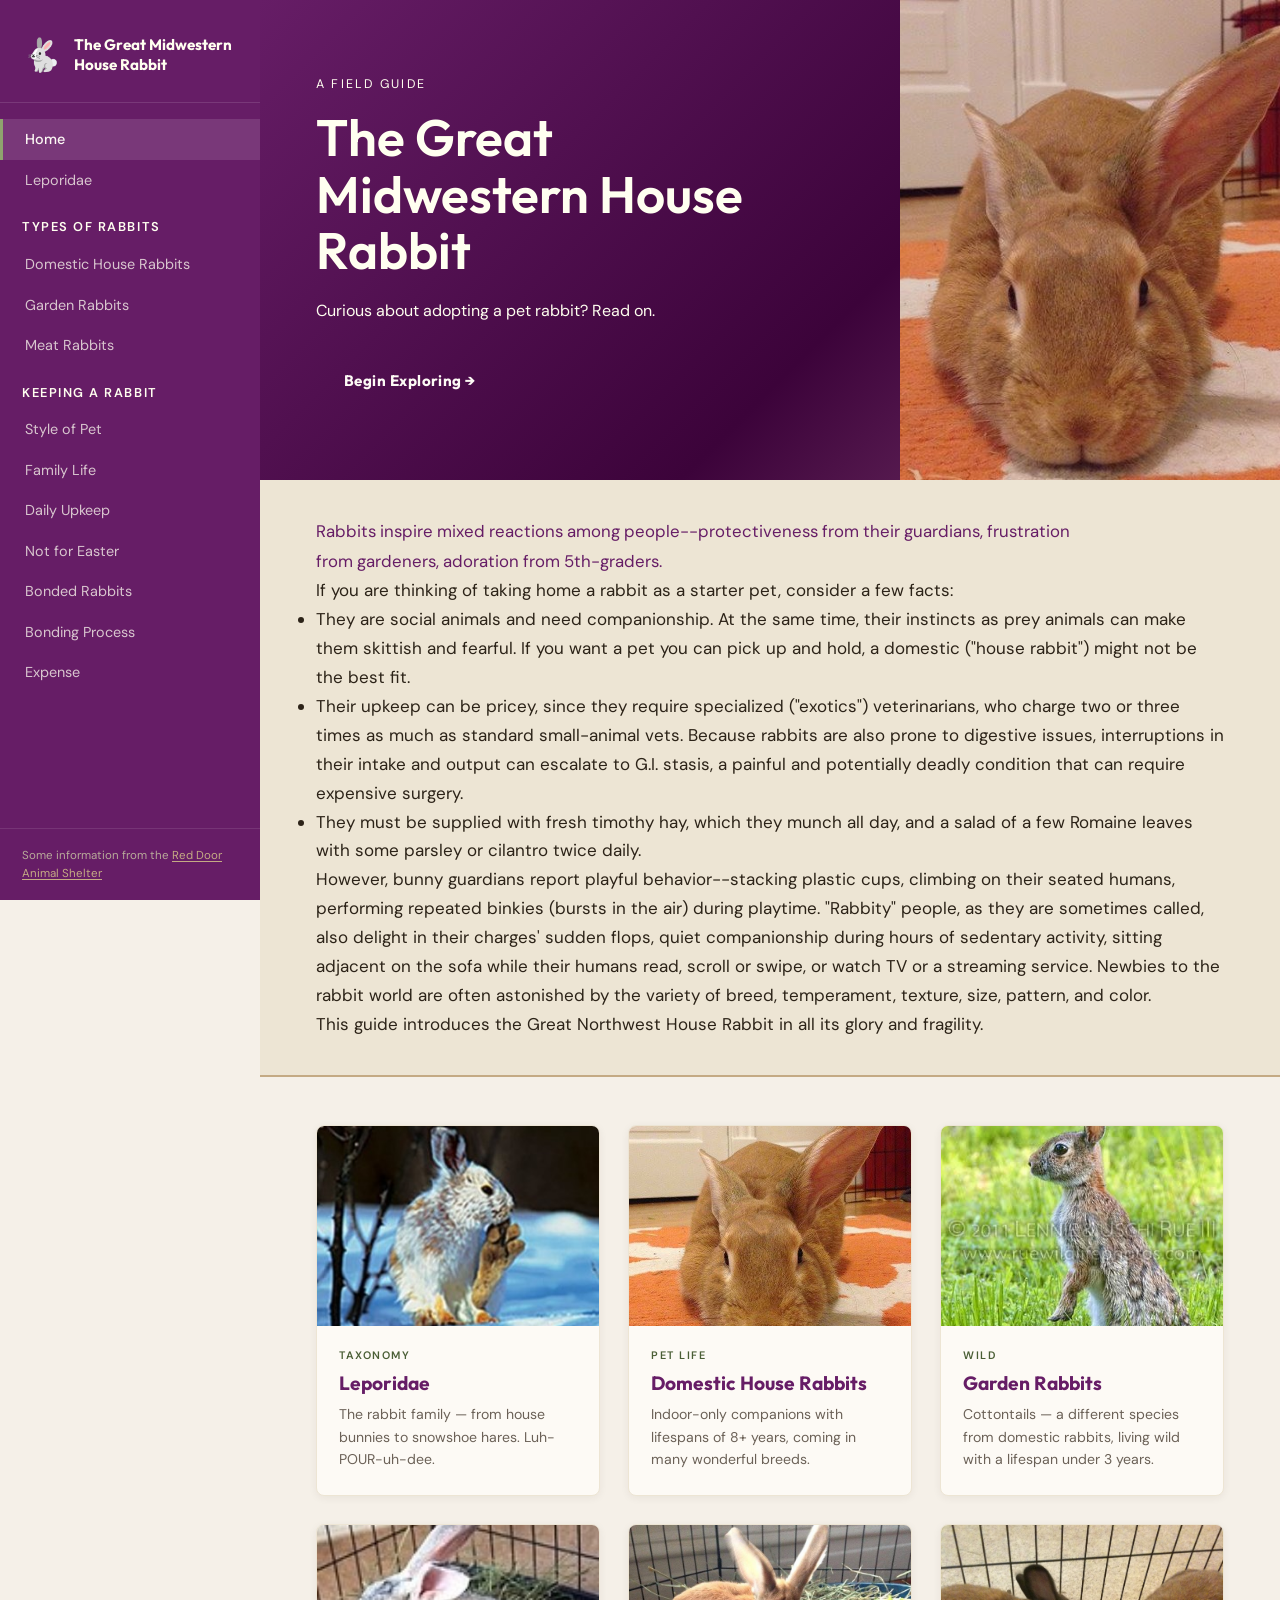
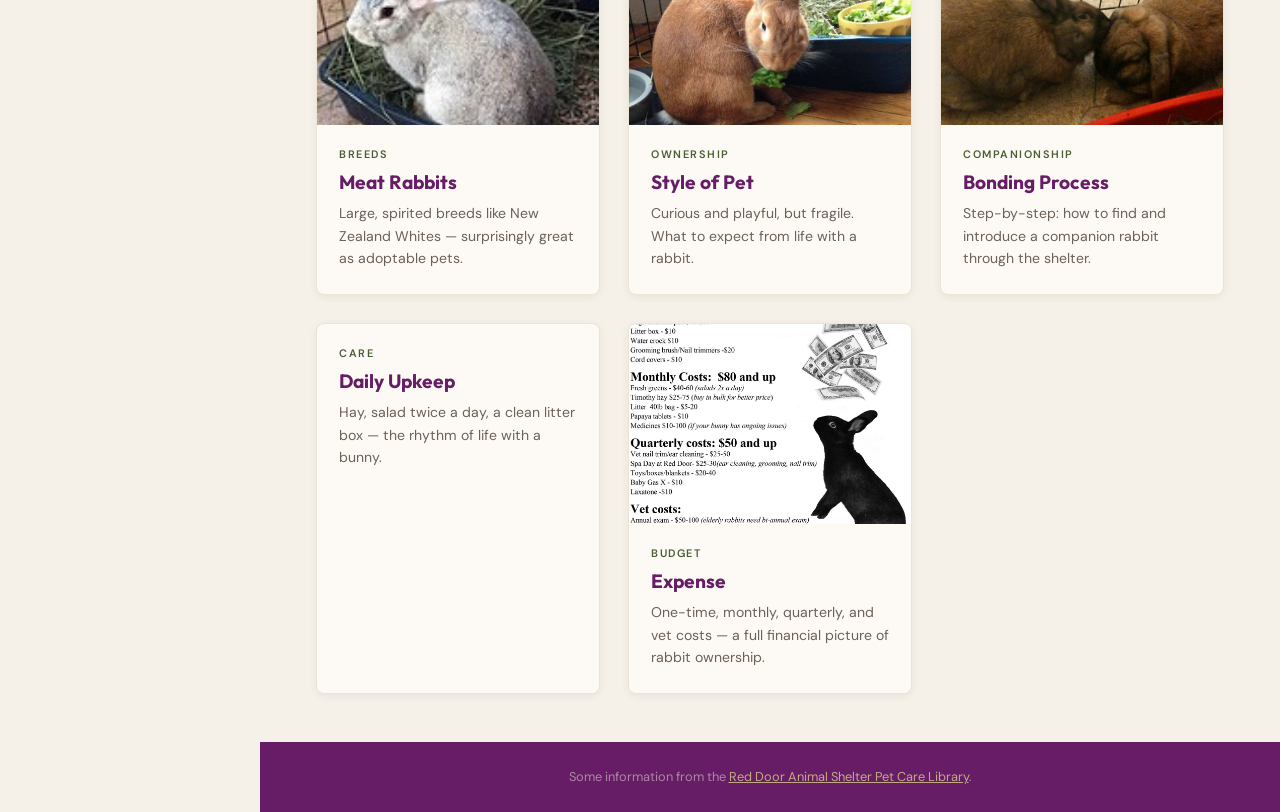
==== index.html @ d546b93f "more index text and color improvements" ====
<!DOCTYPE html>
<html lang="en">
<head>
  <meta charset="UTF-8" />
  <meta name="viewport" content="width=device-width, initial-scale=1.0" />
  <title>The Great Midwestern House Rabbit</title>
  <link rel="preconnect" href="https://fonts.googleapis.com" />
  <link rel="preconnect" href="https://fonts.gstatic.com" crossorigin />
  <link href="https://fonts.googleapis.com/css2?family=Outfit:wght@400;500;600;700&family=DM+Sans:wght@300;400;500;700&display=swap" rel="stylesheet" />
  <link rel="stylesheet" href="style.css" />
</head>
<body>

  <!-- Sidebar Nav -->
  <a href="#main-content" class="skip-nav">Skip to main content</a>
  <nav class="sidebar" id="sidebar" aria-label="Site navigation">
    <div class="sidebar-header">
      <span class="sidebar-logo" aria-hidden="true">🐇</span>
      <span class="sidebar-title">The Great Midwestern<br>House Rabbit</span>
    </div>
    <ul class="nav-links" aria-label="Main navigation">
      <li><a href="index.html" class="nav-link active" aria-current="page">Home</a></li>
      <li><a href="leporidae.html" class="nav-link">Leporidae</a></li>
      <li class="nav-section">Types of Rabbits</li>
      <li><a href="domestic.html" class="nav-link">Domestic House Rabbits</a></li>
      <li><a href="garden.html" class="nav-link">Garden Rabbits</a></li>
      <li><a href="meat.html" class="nav-link">Meat Rabbits</a></li>
      <li class="nav-section">Keeping a Rabbit</li>
      <li><a href="style.html" class="nav-link">Style of Pet</a></li>
      <li><a href="family.html" class="nav-link">Family Life</a></li>
      <li><a href="daily.html" class="nav-link">Daily Upkeep</a></li>
      <li><a href="not-easter.html" class="nav-link">Not for Easter</a></li>
      <li><a href="bonded-rabbits.html" class="nav-link">Bonded Rabbits</a></li>
      <li><a href="bonding.html" class="nav-link">Bonding Process</a></li>
      <li><a href="expense.html" class="nav-link">Expense</a></li>
    </ul>
    <div class="sidebar-footer">
      Some information from the <a href="https://www.reddoorshelter.org/2022-Red-Door-Bunny-Book.pdf" target="_blank" rel="noopener noreferrer">Red Door Animal Shelter</a>
    </div>
  </nav>

  <button class="menu-toggle" id="menuToggle" aria-label="Toggle menu">☰</button>

  <!-- Main Content -->
  <main class="main-content" id="main-content">
    <div class="hero">
      <div class="hero-text">
        <p class="hero-eyebrow">A Field Guide</p>
        <h1 class="hero-title">The Great<br>Midwestern House <em>Rabbit</em></h1>
        <p class="hero-subtitle">Curious about adopting a pet rabbit? Read on.</p>
        <a href="leporidae.html" class="hero-cta">Begin Exploring →</a>
      </div>
      <div class="hero-image-wrap">
        <img src="images/Domestic_House_Rabbits_1.jpg" alt="A house rabbit up close" class="hero-img" />
      </div>
    </div>

    <section class="intro-section">
     <p class="intro-text">
        Rabbits inspire mixed reactions among people--protectiveness from their guardians, frustration from gardeners, adoration from 5th-graders.</p>
        <p>
        If you are thinking of taking home a rabbit as a starter pet, consider a few facts: 
        <ul>
          <li>They are social animals and need companionship. At the same time, their instincts as prey animals can make them skittish and fearful. If you want a pet you can pick up and hold, a domestic ("house rabbit") might not be the best fit.</li>
       <li>Their upkeep can be pricey, since they require specialized ("exotics") veterinarians, who charge two or three times as much as standard small-animal vets. Because rabbits are also prone to digestive issues, interruptions in their intake and output can escalate to G.I. stasis, a painful and potentially deadly condition that can require expensive surgery.</li> <li>They must be supplied with fresh timothy hay, which they munch all day, and a salad of a few Romaine leaves with some parsley or cilantro twice daily.</li></ul></p>
        <p>
       However, bunny guardians report playful behavior--stacking plastic cups, climbing on their seated humans, performing repeated binkies (bursts in the air) during playtime. "Rabbity" people, as they are sometimes called, also delight in their charges' sudden flops, quiet companionship during hours of sedentary activity, sitting adjacent on the sofa while their humans read, scroll or swipe, or watch TV or a streaming service. Newbies to the rabbit world are often astonished by the variety of breed, temperament, texture, size, pattern, and color. </p>
        <p>
     This guide introduces the Great Northwest House Rabbit in all its glory and fragility.</p>
    </section>

    <!-- Topic Cards -->
    <section class="card-grid">

      <a href="leporidae.html" class="card">
        <div class="card-img-wrap">
          <img src="images/Leporidae.jpg" alt="Leporidae" />
        </div>
        <div class="card-body">
          <span class="card-tag">Taxonomy</span>
          <h3>Leporidae</h3>
          <p>The rabbit family — from house bunnies to snowshoe hares. Luh-POUR-uh-dee.</p>
        </div>
      </a>

      <a href="domestic.html" class="card">
        <div class="card-img-wrap">
          <img src="images/Domestic_House_Rabbits_1.jpg" alt="Domestic rabbits" />
        </div>
        <div class="card-body">
          <span class="card-tag">Pet Life</span>
          <h3>Domestic House Rabbits</h3>
          <p>Indoor-only companions with lifespans of 8+ years, coming in many wonderful breeds.</p>
        </div>
      </a>

      <a href="garden.html" class="card">
        <div class="card-img-wrap">
          <img src="images/Leporidae_1.jpg" alt="Cottontail garden rabbit" />
        </div>
        <div class="card-body">
          <span class="card-tag">Wild</span>
          <h3>Garden Rabbits</h3>
          <p>Cottontails — a different species from domestic rabbits, living wild with a lifespan under 3 years.</p>
        </div>
      </a>

      <a href="meat.html" class="card">
        <div class="card-img-wrap">
          <img src="images/Meat_Rabbits.jpg" alt="Meat rabbit" />
        </div>
        <div class="card-body">
          <span class="card-tag">Breeds</span>
          <h3>Meat Rabbits</h3>
          <p>Large, spirited breeds like New Zealand Whites — surprisingly great as adoptable pets.</p>
        </div>
      </a>

      <a href="style.html" class="card">
        <div class="card-img-wrap">
          <img src="images/Style_of_Pet_1.jpg" alt="Rabbit with laptop" />
        </div>
        <div class="card-body">
          <span class="card-tag">Ownership</span>
          <h3>Style of Pet</h3>
          <p>Curious and playful, but fragile. What to expect from life with a rabbit.</p>
        </div>
      </a>

      <a href="bonding.html" class="card">
        <div class="card-img-wrap">
          <img src="images/Bonded_Rabbits.jpg" alt="Bonded rabbits" />
        </div>
        <div class="card-body">
          <span class="card-tag">Companionship</span>
          <h3>Bonding Process</h3>
          <p>Step-by-step: how to find and introduce a companion rabbit through the shelter.</p>
        </div>
      </a>

      <a href="daily.html" class="card card-wide">
        <div class="card-body">
          <span class="card-tag">Care</span>
          <h3>Daily Upkeep</h3>
          <p>Hay, salad twice a day, a clean litter box — the rhythm of life with a bunny.</p>
        </div>
      </a>

      <a href="expense.html" class="card card-wide">
        <div class="card-img-wrap">
          <img src="images/Expense.jpg" alt="Rabbit expenses" />
        </div>
        <div class="card-body">
          <span class="card-tag">Budget</span>
          <h3>Expense</h3>
          <p>One-time, monthly, quarterly, and vet costs — a full financial picture of rabbit ownership.</p>
        </div>
      </a>

    </section>

    <footer class="site-footer">
      <p>Some information from the <a href="https://www.reddoorshelter.org/2022-Red-Door-Bunny-Book.pdf" target="_blank" rel="noopener noreferrer">Red Door Animal Shelter Pet Care Library</a>.</p>
    </footer>
  </main>

  <script src="nav.js"></script>
</body>
</html>
---- style.css ----
/* ===========================
   THE GREAT MIDWESTERN HOUSE RABBIT
   Natural / Editorial Aesthetic
   =========================== */

:root {
  --cream:       #f5f0e8;
  --parchment:   #ede5d4;
  --bark:        #803f71;     /*changed because brown was ugly */
  --bark-dark:   #661d66;     /*changed because brown was ugly */
  --moss:        #4a5e35;      /* darkened from #6b7c55 for WCAG AA on light bg */
  --moss-light:  #8fa36e;      /* decorative only — not used for text on light bg */
  --rust:        #8f3e1e;      /* darkened from #b85c38 for WCAG AA */
  --rust-light:  #b85c38;      /* hover state on dark bg only */
  --warm-gray:   #6b6157;      /* darkened from #9c9186 for WCAG AA on light bg */
  --ink:         #2c2318;
  --sand:        #c4aa84;
  --white:       #fdfaf5;
  --ivory:       #fffff0;

  --sidebar-w:   260px;
  --font-display: 'Outfit', system-ui, sans-serif;
  --font-body:    'DM Sans', system-ui, sans-serif;
}

*, *::before, *::after { box-sizing: border-box; margin: 0; padding: 0; }

html { scroll-behavior: smooth; }

body {
  background-color: var(--cream);
  color: var(--ink);
  font-family: var(--font-body);
  font-size: 17px;
  line-height: 1.7;
  display: flex;
  min-height: 100vh;
}

/* =====================
   SKIP NAV
   ===================== */
.skip-nav {
  position: absolute;
  top: -999px;
  left: 0;
  z-index: 9999;
  background: var(--bark-dark);
  color: var(--cream);
  padding: 12px 20px;
  font-family: var(--font-body);
  font-size: 1rem;
  text-decoration: none;
  border-radius: 0 0 6px 0;
}
.skip-nav:focus {
  top: 0;
}

/* =====================
   SIDEBAR
   ===================== */
.sidebar {
  position: fixed;
  top: 0; left: 0;
  width: var(--sidebar-w);
  height: 100vh;
  background: var(--bark-dark);
  color: var(--ivory);
  display: flex;
  flex-direction: column;
  z-index: 100;
  overflow-y: auto;
  transition: transform 0.3s ease;
}

.sidebar-header {
  padding: 28px 22px 20px;
  border-bottom: 1px solid rgba(255,255,255,0.12);
  display: flex;
  align-items: center;
  gap: 12px;
}

.sidebar-logo {
  font-size: 2rem;
  flex-shrink: 0;
}

.sidebar-title {
  font-family: var(--font-display);
  font-size: 0.95rem;
  font-weight: 700;
  line-height: 1.3;
  color: var(--ivory);          /* matches hero-title color */
  font-style: normal;
}

.nav-links {
  list-style: none;
  padding: 16px 0;
  flex: 1;
}

.nav-section {
  font-size: 0.8rem;
  letter-spacing: 0.12em;
  text-transform: uppercase;
  color: var(--ivory);
  padding: 16px 22px 6px;
  opacity: 1.0;
  font-weight: 600;
}

.nav-link {
  display: block;
  padding: 8px 22px;
  color: rgba(245, 240, 232, 0.8);
  text-decoration: none;
  font-family: var(--font-body);
  font-size: 0.9rem;
  transition: background 0.15s, color 0.15s;
  border-left: 3px solid transparent;
}

.nav-link:hover {
  background: rgba(255,255,255,0.08);
  color: var(--white);
  border-left-color: var(--rust-light);
}

.nav-link:focus-visible {
  outline: 3px solid var(--sand);
  outline-offset: -3px;
}

.nav-link.active {
  background: rgba(255,255,255,0.12);
  color: var(--white);
  border-left-color: var(--moss-light);
  font-weight: 500;
}

.sidebar-footer {
  padding: 18px 22px;
  font-size: 0.72rem;
  color: #b8aa9a;              /* replaces rgba(white,0.45) — passes WCAG AA */
  border-top: 1px solid rgba(255,255,255,0.1);
  line-height: 1.5;
}

.sidebar-footer a {
  color: var(--sand);
  text-decoration: underline;
  text-underline-offset: 2px;
}

.sidebar-footer a:focus-visible {
  outline: 3px solid var(--sand);
  outline-offset: 2px;
}

/* =====================
   MENU TOGGLE (mobile)
   ===================== */
.menu-toggle {
  display: none;
  position: fixed;
  top: 14px; left: 14px;
  z-index: 200;
  background: var(--bark-dark);
  color: var(--ivory);
  border: none;
  border-radius: 6px;
  width: 42px; height: 42px;
  font-size: 1.2rem;
  cursor: pointer;
}

.menu-toggle:focus-visible {
  outline: 3px solid var(--sand);
  outline-offset: 2px;
}

/* =====================
   MAIN CONTENT
   ===================== */
.main-content {
  margin-left: var(--sidebar-w);
  flex: 1;
  min-width: 0;
  padding: 0;
}

/* =====================
   HERO
   ===================== */
.hero {
  background: linear-gradient(135deg, var(--bark-dark) 0%, #3c033a 60%, var(--bark) 100%);
  display: flex;
  align-items: stretch;
  min-height: 480px;
  position: relative;
  overflow: hidden;
}
/*
.hero::before {
  content: '';
  position: absolute;
  inset: 0;
  background: url("data:image/svg+xml,%3Csvg width='60' height='60' viewBox='0 0 60 60' xmlns='http://www.w3.org/2000/svg'%3E%3Cg fill='none' fill-rule='evenodd'%3E%3Cg fill='%23ffffff' fill-opacity='0.02'%3E%3Cpath d='M36 34v-4h-2v4h-4v2h4v4h2v-4h4v-2h-4zm0-30V0h-2v4h-4v2h4v4h2V6h4V4h-4zM6 34v-4H4v4H0v2h4v4h2v-4h4v-2H6zM6 4V0H4v4H0v2h4v4h2V6h4V4H6z'/%3E%3C/g%3E%3C/g%3E%3C/svg%3E");
  pointer-events: none;
}
*/
.hero-text {
  flex: 1;
  padding: 64px 48px 64px 56px;
  display: flex;
  flex-direction: column;
  justify-content: center;
  position: relative;
  z-index: 1;
}

.hero-eyebrow {
  font-size: 0.78rem;
  letter-spacing: 0.18em;
  text-transform: uppercase;
  color: var(--ivory);          /* replaces moss-light which failed on dark bg */
  margin-bottom: 14px;
}

.hero-title {
  font-family: var(--font-display);
  font-size: clamp(2.4rem, 4vw, 3.6rem);
  font-weight: 600;
  color: var(--ivory);
  line-height: 1.1;
  margin-bottom: 20px;
}

.hero-title em {
  color: var(--ivory);          /* same as hero-title (H1 color in hero context) */
  font-style: normal;
}

.hero-subtitle {
  font-size: 1rem;
  color: var(--ivory);
  max-width: 400px;
  margin-bottom: 32px;
  line-height: 1.6;
}

.hero-cta {
  display: inline-block;
  background: var(--purple);
  color: var(--white);
  text-decoration: none;
  padding: 12px 28px;
  border-radius: 4px;
  font-family: var(--font-display);
  font-size: 0.95rem;
  font-weight: 700;
  letter-spacing: 0.03em;
  transition: background 0.2s, transform 0.15s;
  align-self: flex-start;
}

.hero-cta:hover {
  background: var(--purple-light);
  transform: translateY(-1px);
}

.hero-cta:focus-visible {
  outline: 3px solid var(--sand);
  outline-offset: 3px;
}

.hero-image-wrap {
  width: 380px;
  flex-shrink: 0;
  overflow: hidden;
  position: relative;
}

.hero-image-wrap::before {
  content: '';
  position: absolute;
  left: 0; top: 0; bottom: 0;
  width: 80px;
  background: #661d66 var(--bark-dark);
  z-index: 1;
}

.hero-img {
  width: 100%;
  height: 100%;
  object-fit: cover;
  object-position: center top;
  display: block;
  opacity: 0.85;
}

/* =====================
   INTRO
   ===================== */
.intro-section {
  background: var(--parchment);
  border-bottom: 2px solid var(--sand);
  padding: 36px 56px;
}

.intro-text {
  font-size: 1.05rem;
  color: var(--bark-dark);
  max-width: 780px;
  font-style: normal;           /* no italics on screen */
  line-height: 1.8;
}

/* =====================
   CARD GRID
   ===================== */
.card-grid {
  display: grid;
  grid-template-columns: repeat(3, 1fr);
  gap: 28px;
  padding: 48px 56px;
  background: var(--cream);
}

.card {
  background: var(--white);
  border: 1px solid var(--parchment);
  border-radius: 8px;
  text-decoration: none;
  color: var(--ink);
  overflow: hidden;
  display: flex;
  flex-direction: column;
  box-shadow: 0 2px 8px rgba(44,35,24,0.06);
  transition: transform 0.2s, box-shadow 0.2s;
}

.card:hover {
  transform: translateY(-4px);
  box-shadow: 0 8px 24px rgba(44,35,24,0.12);
}

.card:focus-visible {
  outline: 3px solid var(--rust);
  outline-offset: 2px;
}

.card-wide {
  grid-column: span 1;
}

.card-img-wrap {
  height: 200px;
  overflow: hidden;
}

.card-img-wrap img {
  width: 100%;
  height: 100%;
  object-fit: cover;
  transition: transform 0.4s ease;
  display: block;
}

.card:hover .card-img-wrap img {
  transform: scale(1.04);
}

.card-body {
  padding: 20px 22px 24px;
  flex: 1;
  display: flex;
  flex-direction: column;
  gap: 8px;
}

.card-tag {
  font-size: 0.68rem;
  letter-spacing: 0.14em;
  text-transform: uppercase;
  color: var(--moss);           /* darkened moss now passes WCAG AA */
  font-weight: 600;
}

.card-body h3 {
  font-family: var(--font-display);
  font-size: 1.2rem;
  font-weight: 700;
  line-height: 1.2;
  color: var(--bark-dark);
}

.card-body p {
  font-size: 0.88rem;
  color: var(--warm-gray);      /* darkened warm-gray now passes WCAG AA */
  line-height: 1.6;
}

/* =====================
   INNER PAGE LAYOUT
   ===================== */
.page-header {
  background: var(--parchment);
  border-bottom: 3px solid var(--sand);
  padding: 48px 56px 36px;
}

.page-header .eyebrow {
  font-size: 0.72rem;
  letter-spacing: 0.16em;
  text-transform: uppercase;
  color: var(--moss);           /* darkened moss passes WCAG AA on parchment */
  margin-bottom: 10px;
}

.page-header h1 {
  font-family: var(--font-display);
  font-size: clamp(2rem, 3.5vw, 3rem);
  font-weight: 600;
  color: var(--bark-dark);
  line-height: 1.1;
}

.page-header h1 em {
  color: var(--bark-dark);      /* same as H1 color */
  font-style: normal;
}

.page-header .subtitle {
  font-style: normal;           /* no italics on screen */
  color: var(--warm-gray);
  margin-top: 8px;
  font-size: 1rem;
}

.page-body {
  padding: 48px 56px;
  max-width: 900px;
}

.page-body p,
.page-body li {
  font-size: 1rem;
  line-height: 1.8;
  margin-bottom: 12px;
}

.page-body h2 {
  font-family: var(--font-display);
  font-size: 1.5rem;
  color: var(--bark-dark);
  margin: 36px 0 14px;
  border-bottom: 2px solid var(--parchment);
  padding-bottom: 8px;
}

.page-body ul {
  padding-left: 0;
  list-style: none;
}

.page-body ul li {
  padding-left: 24px;
  position: relative;
  margin-bottom: 10px;
}

.page-body ul li::before {
  content: '•';
  color: var(--rust);
  position: absolute;
  left: 8px;
}

.page-body ul ul li::before {
  content: '–';
  color: var(--moss);
}

.page-body ol {
  padding-left: 0;
  list-style: none;
  counter-reset: steps;
}

.page-body ol li {
  counter-increment: steps;
  padding-left: 48px;
  position: relative;
  margin-bottom: 14px;
}

.page-body ol li::before {
  content: counter(steps);
  position: absolute;
  left: 0;
  width: 32px; height: 32px;
  background: var(--bark-dark);
  color: var(--ivory);
  border-radius: 50%;
  display: flex;
  align-items: center;
  justify-content: center;
  font-family: var(--font-display);
  font-weight: 700;
  font-size: 0.85rem;
  top: 2px;
}

/* Image blocks in pages */
.page-img {
  display: block;
  max-width: 100%;
  border-radius: 6px;
  margin: 28px 0;
  box-shadow: 0 4px 16px rgba(44,33,44,0.12);
}

.page-img-caption {
  font-size: 0.82rem;
  color: var(--warm-gray);      /* darkened warm-gray passes WCAG AA on parchment */
  font-style: normal;           /* no italics on screen */
  margin-top: -18px;
  margin-bottom: 28px;
}

.img-row {
  display: flex;
  gap: 20px;
  margin: 28px 0;
  flex-wrap: wrap;
}

.img-row img {
  flex: 1;
  min-width: 160px;
  max-width: 300px;
  height: 220px;
  object-fit: cover;
  border-radius: 6px;
  box-shadow: 0 4px 16px rgba(44,33,44,0.12);
}

/* Callout box */
.callout {
  background: var(--parchment);
  border-left: 4px solid var(--rust);
  border-radius: 0 6px 6px 0;
  padding: 16px 22px;
  margin: 24px 0;
  font-style: normal;           /* no italics on screen */
  color: var(--bark-dark);
}

/* Two-column layout */
.two-col {
  display: grid;
  grid-template-columns: 1fr 1fr;
  gap: 36px;
  align-items: start;
  margin: 28px 0;
}

/* Leporidae gallery */
.gallery-grid {
  display: grid;
  grid-template-columns: repeat(3, 1fr);
  gap: 16px;
  margin: 32px 0;
}

.gallery-grid img {
  width: 100%;
  height: 200px;
  object-fit: cover;
  border-radius: 6px;
  box-shadow: 0 3px 12px rgba(44,33,44,0.1);
  transition: transform 0.2s;
}

.gallery-grid img:hover {
  transform: scale(1.03);
}

/* =====================
   FOOTER
   ===================== */
.site-footer {
  background: var(--bark-dark);
  color: rgba(245,240,232,0.5);
  text-align: center;
  padding: 24px 48px;
  font-size: 0.8rem;
}

.site-footer a {
  color: var(--sand);
}

.site-footer a:focus-visible {
  outline: 3px solid var(--sand);
  outline-offset: 2px;
}

/* =====================
   BODY LINK STYLES
   ===================== */
.page-body a {
  color: var(--rust);
  text-decoration: underline;
  text-underline-offset: 2px;
}

.page-body a:focus-visible {
  outline: 3px solid var(--rust);
  outline-offset: 2px;
}

/* =====================
   RESPONSIVE
   ===================== */
@media (max-width: 900px) {
  .sidebar {
    transform: translateX(-100%);
  }

  .sidebar.open {
    transform: translateX(0);
  }

  .menu-toggle {
    display: flex;
    align-items: center;
    justify-content: center;
  }

  .main-content {
    margin-left: 0;
  }

  .hero {
    flex-direction: column;
    min-height: auto;
  }

  .hero-image-wrap {
    width: 100%;
    height: 280px;
  }

  .hero-text {
    padding: 48px 24px;
  }

  .intro-section,
  .page-header,
  .page-body {
    padding-left: 24px;
    padding-right: 24px;
  }

  .card-grid {
    grid-template-columns: 1fr 1fr;
    padding: 32px 24px;
    gap: 20px;
  }

  .two-col,
  .gallery-grid {
    grid-template-columns: 1fr;
  }
}

@media (max-width: 580px) {
  .card-grid {
    grid-template-columns: 1fr;
  }
}
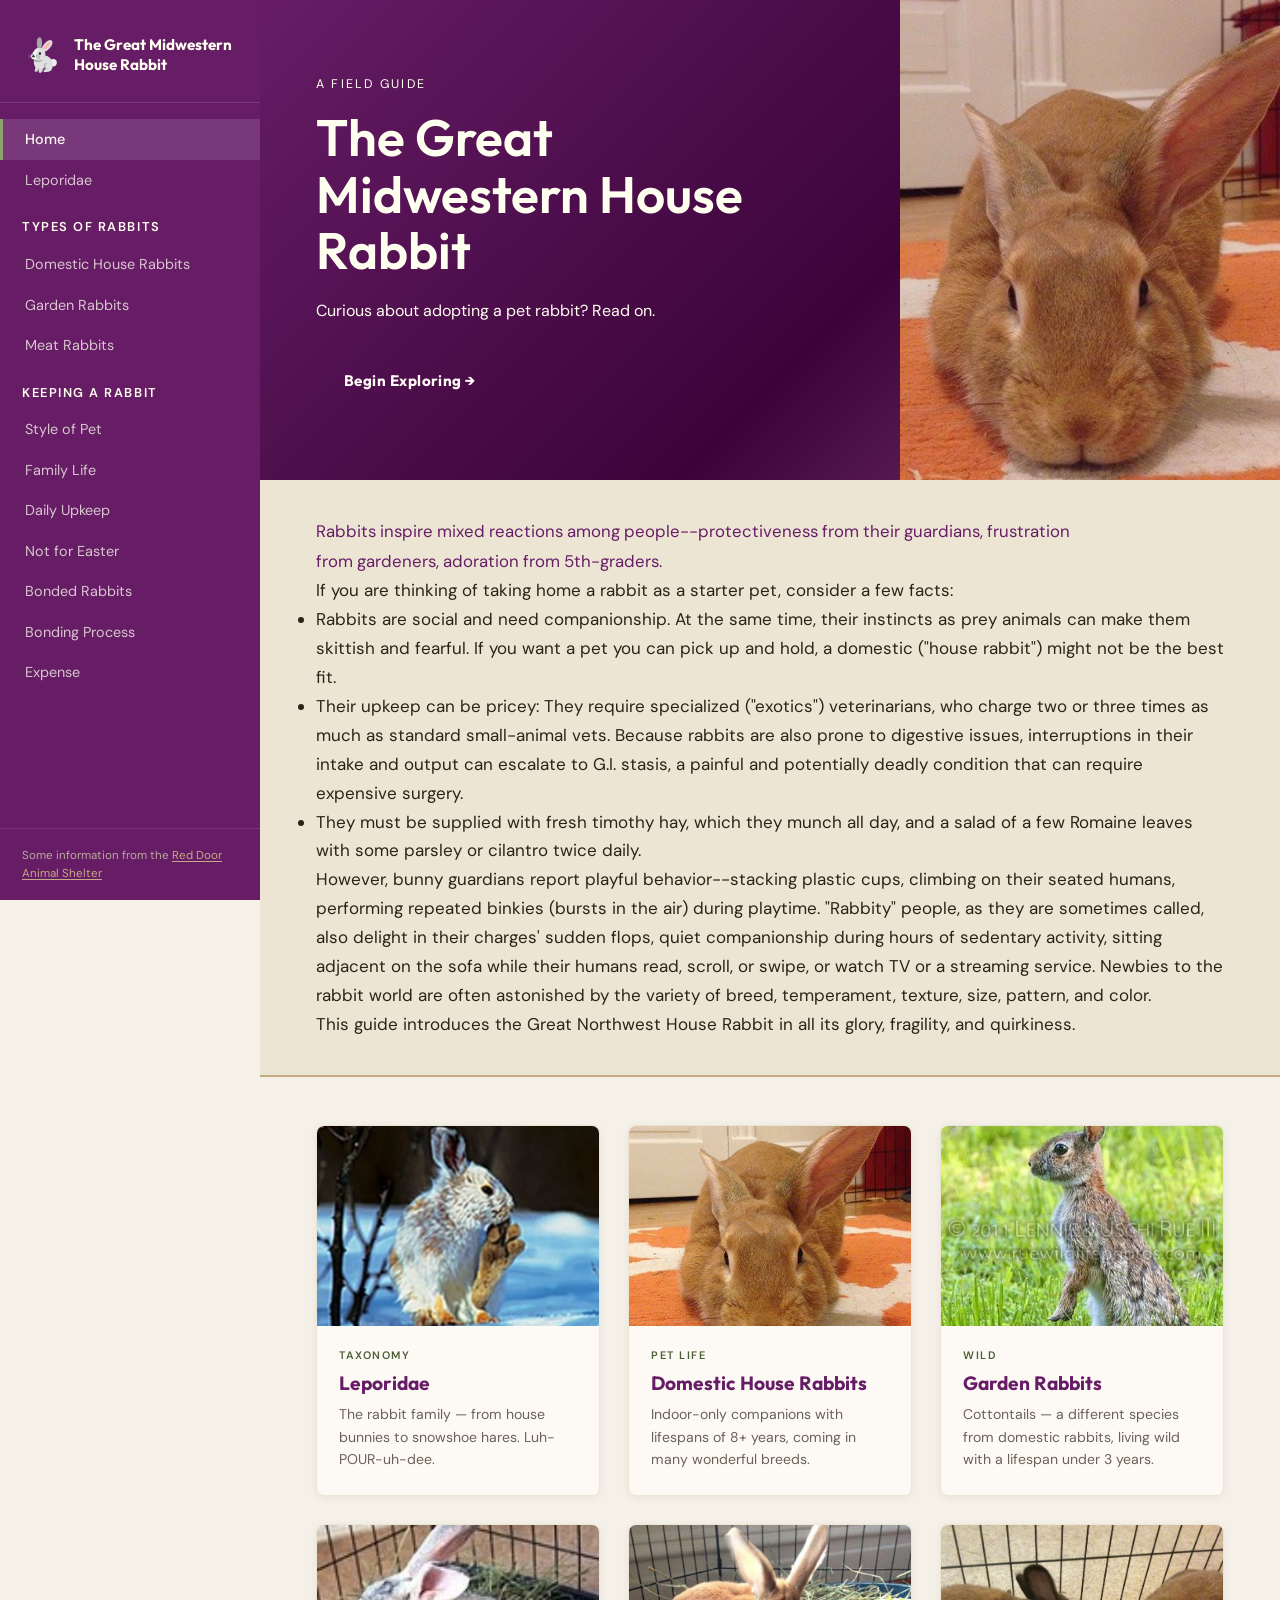
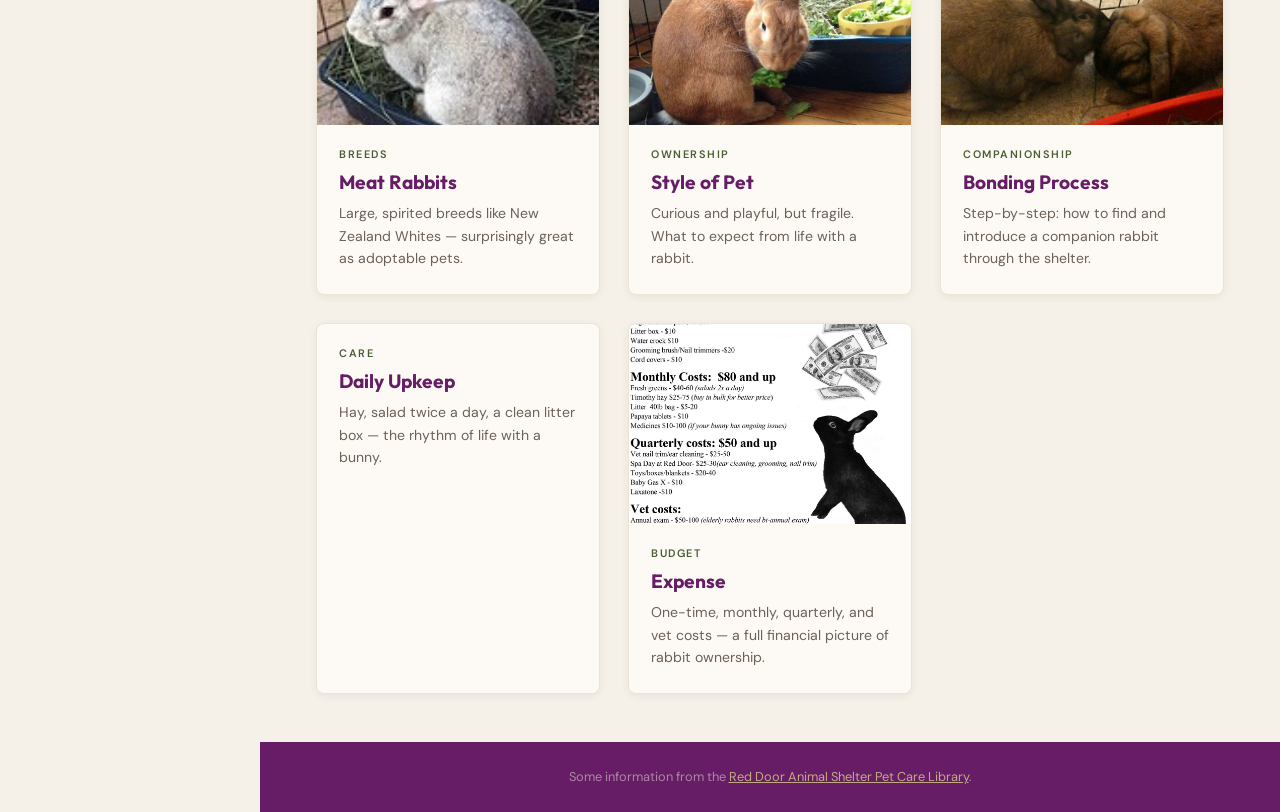
==== commit c3e889d6: "more index text improvements, plus style update" ====
--- a/index.html
+++ b/index.html
@@ -61,12 +61,12 @@
         <p>
         If you are thinking of taking home a rabbit as a starter pet, consider a few facts: 
         <ul>
-          <li>They are social animals and need companionship. At the same time, their instincts as prey animals can make them skittish and fearful. If you want a pet you can pick up and hold, a domestic ("house rabbit") might not be the best fit.</li>
-       <li>Their upkeep can be pricey, since they require specialized ("exotics") veterinarians, who charge two or three times as much as standard small-animal vets. Because rabbits are also prone to digestive issues, interruptions in their intake and output can escalate to G.I. stasis, a painful and potentially deadly condition that can require expensive surgery.</li> <li>They must be supplied with fresh timothy hay, which they munch all day, and a salad of a few Romaine leaves with some parsley or cilantro twice daily.</li></ul></p>
+          <li>Rabbits are social and need companionship. At the same time, their instincts as prey animals can make them skittish and fearful. If you want a pet you can pick up and hold, a domestic ("house rabbit") might not be the best fit.</li>
+       <li>Their upkeep can be pricey: They require specialized ("exotics") veterinarians, who charge two or three times as much as standard small-animal vets. Because rabbits are also prone to digestive issues, interruptions in their intake and output can escalate to G.I. stasis, a painful and potentially deadly condition that can require expensive surgery.</li> <li>They must be supplied with fresh timothy hay, which they munch all day, and a salad of a few Romaine leaves with some parsley or cilantro twice daily.</li></ul></p>
         <p>
-       However, bunny guardians report playful behavior--stacking plastic cups, climbing on their seated humans, performing repeated binkies (bursts in the air) during playtime. "Rabbity" people, as they are sometimes called, also delight in their charges' sudden flops, quiet companionship during hours of sedentary activity, sitting adjacent on the sofa while their humans read, scroll or swipe, or watch TV or a streaming service. Newbies to the rabbit world are often astonished by the variety of breed, temperament, texture, size, pattern, and color. </p>
+       However, bunny guardians report playful behavior--stacking plastic cups, climbing on their seated humans, performing repeated binkies (bursts in the air) during playtime. "Rabbity" people, as they are sometimes called, also delight in their charges' sudden flops, quiet companionship during hours of sedentary activity, sitting adjacent on the sofa while their humans read, scroll, or swipe, or watch TV or a streaming service. Newbies to the rabbit world are often astonished by the variety of breed, temperament, texture, size, pattern, and color. </p>
         <p>
-     This guide introduces the Great Northwest House Rabbit in all its glory and fragility.</p>
+     This guide introduces the Great Northwest House Rabbit in all its glory, fragility, and quirkiness.</p>
     </section>
 
     <!-- Topic Cards -->
--- a/style.css
+++ b/style.css
@@ -463,7 +463,7 @@
 }
 
 .page-body ul {
-  padding-left: 0;
+  padding-left: 24px;
   list-style: none;
 }
 
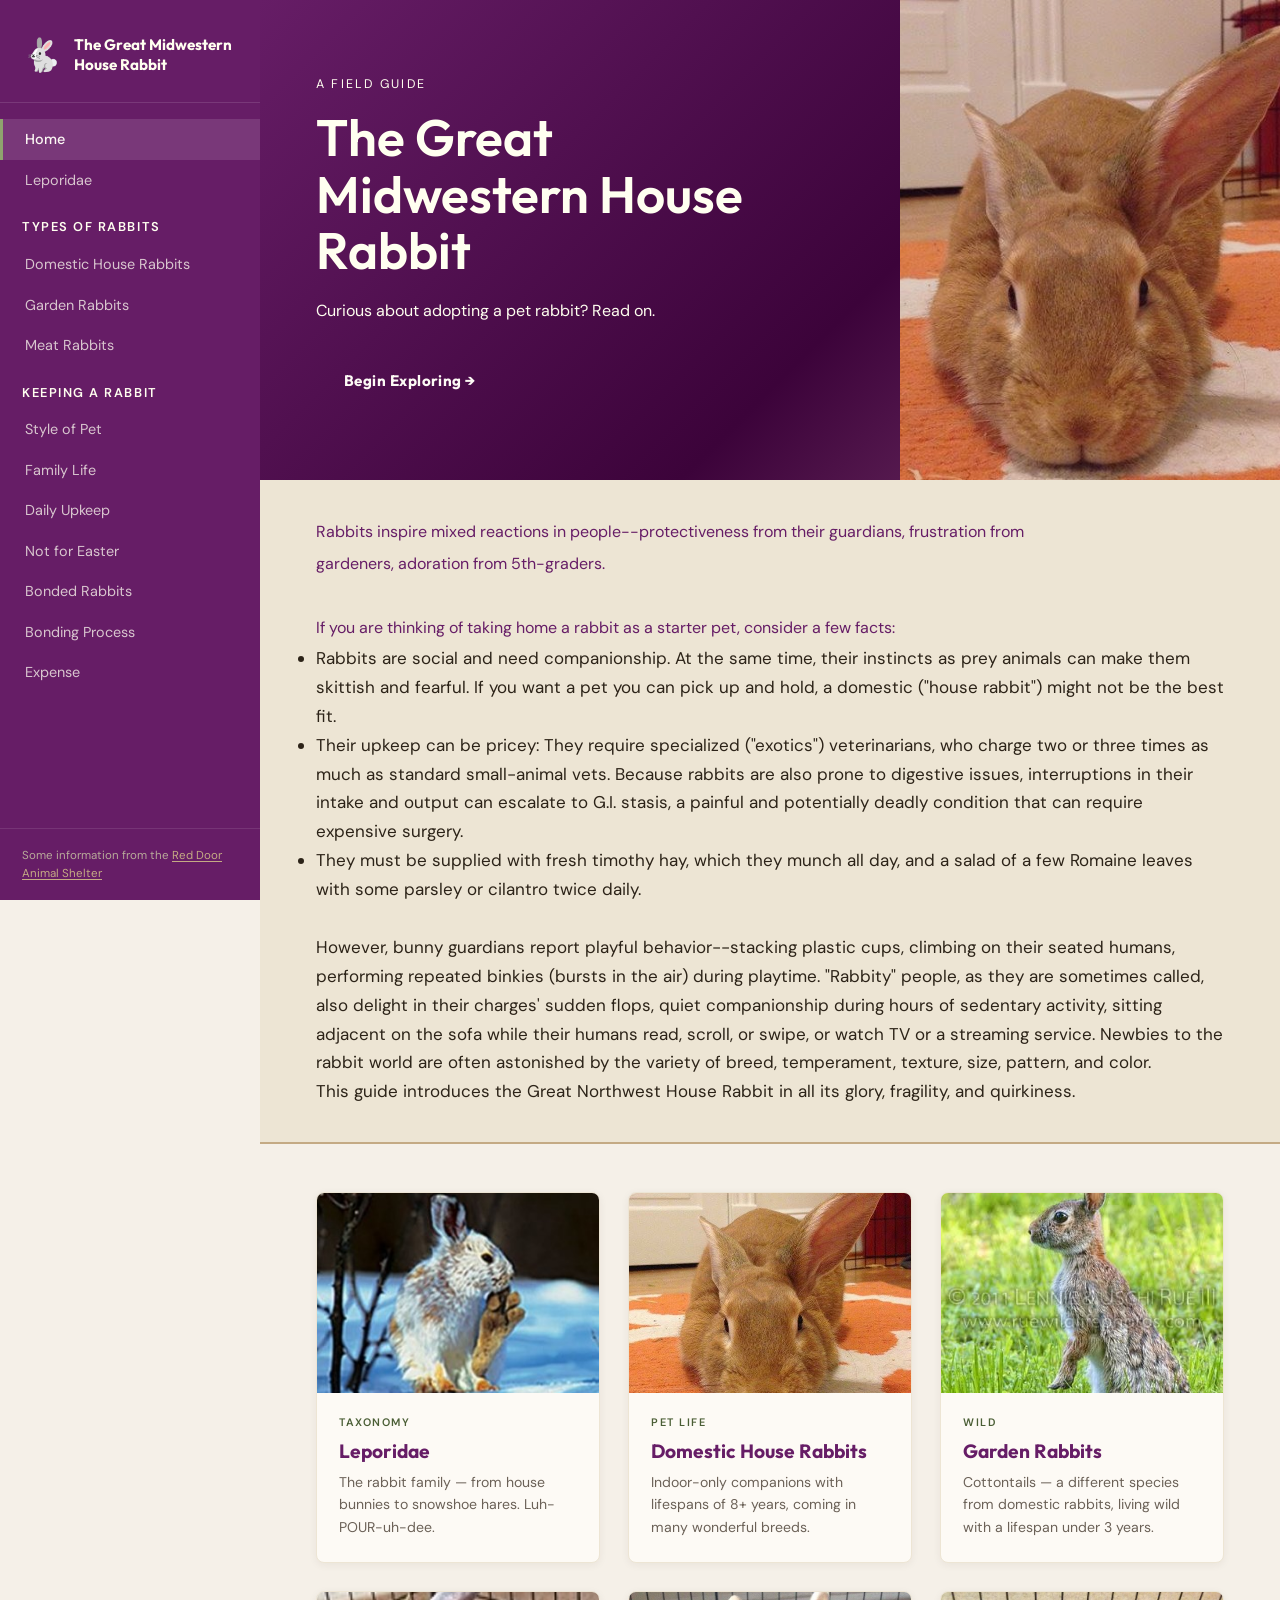
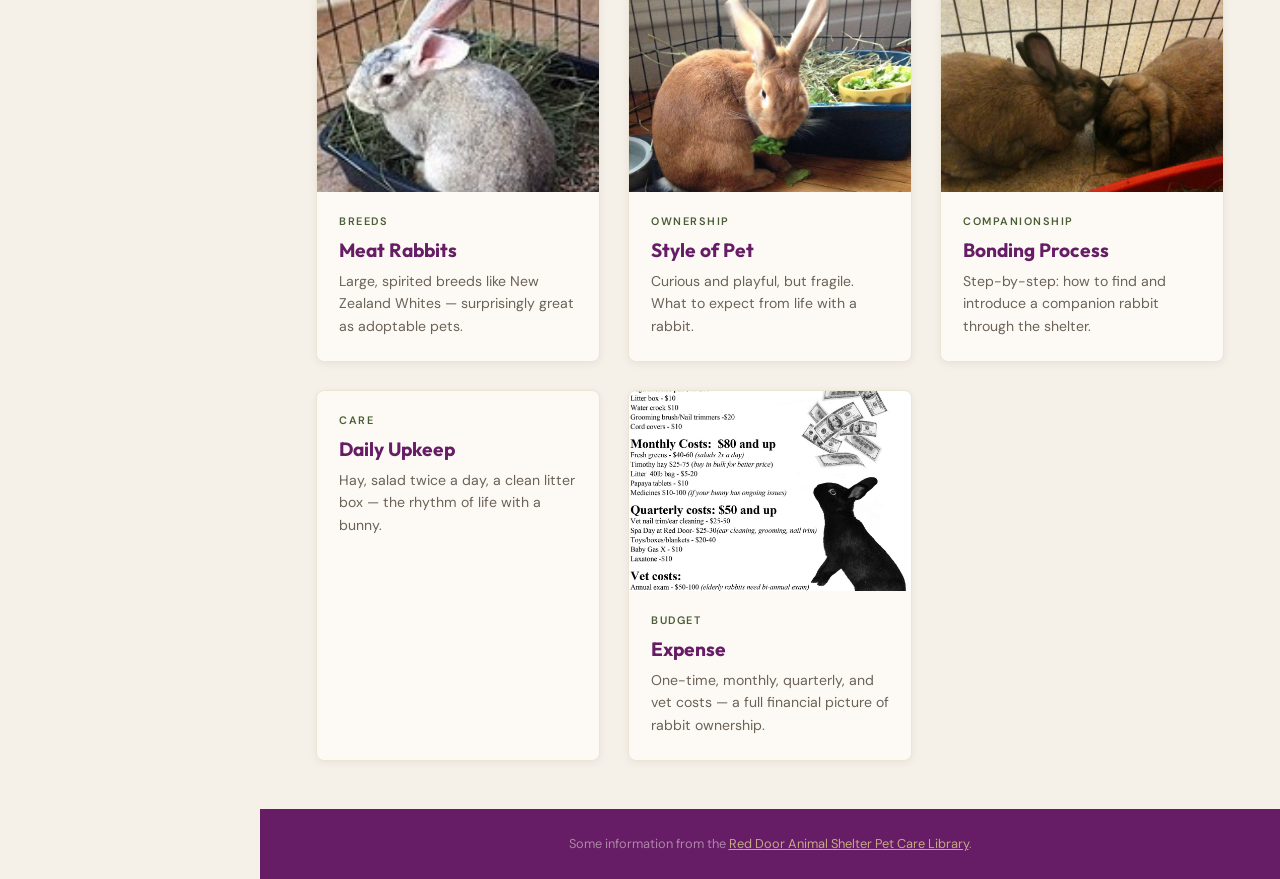
==== commit 749a4469: "spacing again in index" ====
--- a/index.html
+++ b/index.html
@@ -57,13 +57,13 @@
 
     <section class="intro-section">
      <p class="intro-text">
-        Rabbits inspire mixed reactions among people--protectiveness from their guardians, frustration from gardeners, adoration from 5th-graders.</p>
-        <p>
+        Rabbits inspire mixed reactions in people--protectiveness from their guardians, frustration from gardeners, adoration from 5th-graders.<br/><br/>
+
         If you are thinking of taking home a rabbit as a starter pet, consider a few facts: 
         <ul>
           <li>Rabbits are social and need companionship. At the same time, their instincts as prey animals can make them skittish and fearful. If you want a pet you can pick up and hold, a domestic ("house rabbit") might not be the best fit.</li>
-       <li>Their upkeep can be pricey: They require specialized ("exotics") veterinarians, who charge two or three times as much as standard small-animal vets. Because rabbits are also prone to digestive issues, interruptions in their intake and output can escalate to G.I. stasis, a painful and potentially deadly condition that can require expensive surgery.</li> <li>They must be supplied with fresh timothy hay, which they munch all day, and a salad of a few Romaine leaves with some parsley or cilantro twice daily.</li></ul></p>
-        <p>
+       <li>Their upkeep can be pricey: They require specialized ("exotics") veterinarians, who charge two or three times as much as standard small-animal vets. Because rabbits are also prone to digestive issues, interruptions in their intake and output can escalate to G.I. stasis, a painful and potentially deadly condition that can require expensive surgery.</li> <li>They must be supplied with fresh timothy hay, which they munch all day, and a salad of a few Romaine leaves with some parsley or cilantro twice daily.</li></ul>
+       <br/>
        However, bunny guardians report playful behavior--stacking plastic cups, climbing on their seated humans, performing repeated binkies (bursts in the air) during playtime. "Rabbity" people, as they are sometimes called, also delight in their charges' sudden flops, quiet companionship during hours of sedentary activity, sitting adjacent on the sofa while their humans read, scroll, or swipe, or watch TV or a streaming service. Newbies to the rabbit world are often astonished by the variety of breed, temperament, texture, size, pattern, and color. </p>
         <p>
      This guide introduces the Great Northwest House Rabbit in all its glory, fragility, and quirkiness.</p>
--- a/style.css
+++ b/style.css
@@ -312,11 +312,11 @@
 }
 
 .intro-text {
-  font-size: 1.05rem;
+  font-size: 1.0rem;
   color: var(--bark-dark);
   max-width: 780px;
   font-style: normal;           /* no italics on screen */
-  line-height: 1.8;
+  line-height: 2.0;
 }
 
 /* =====================
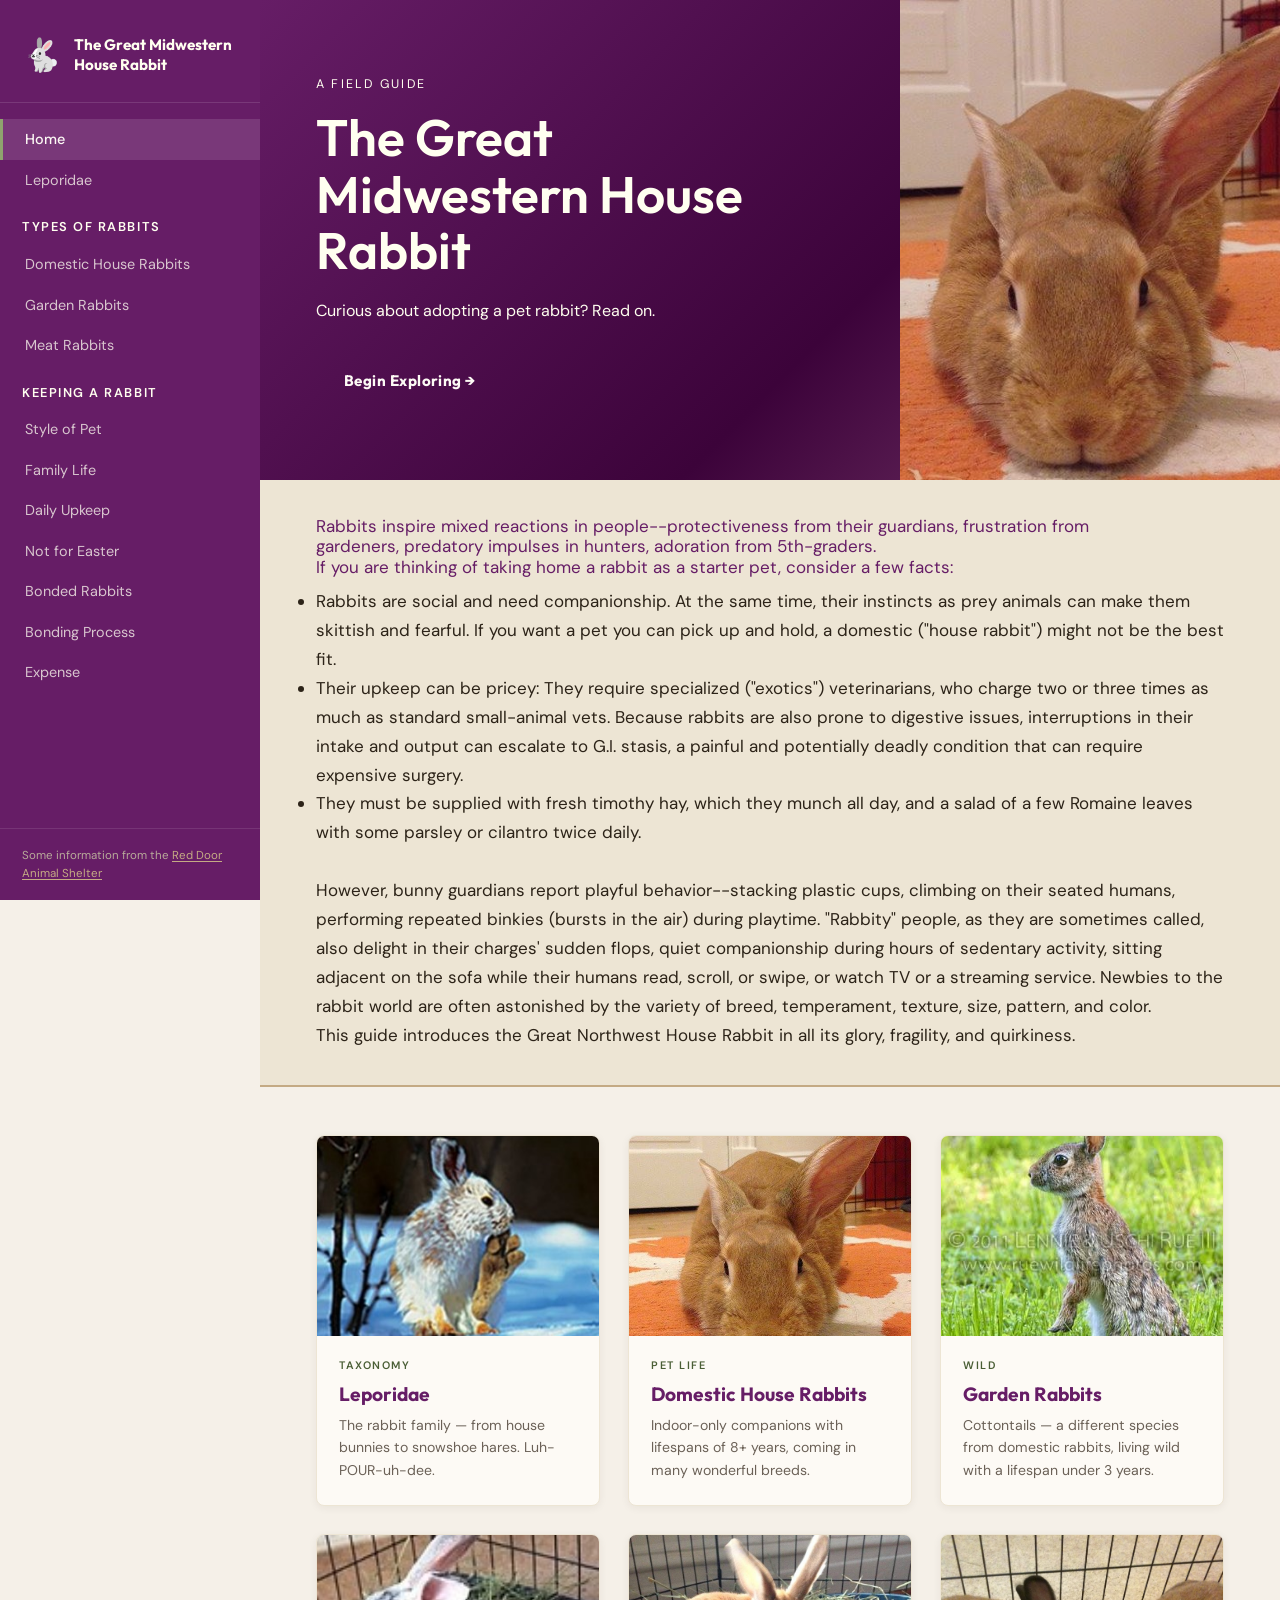
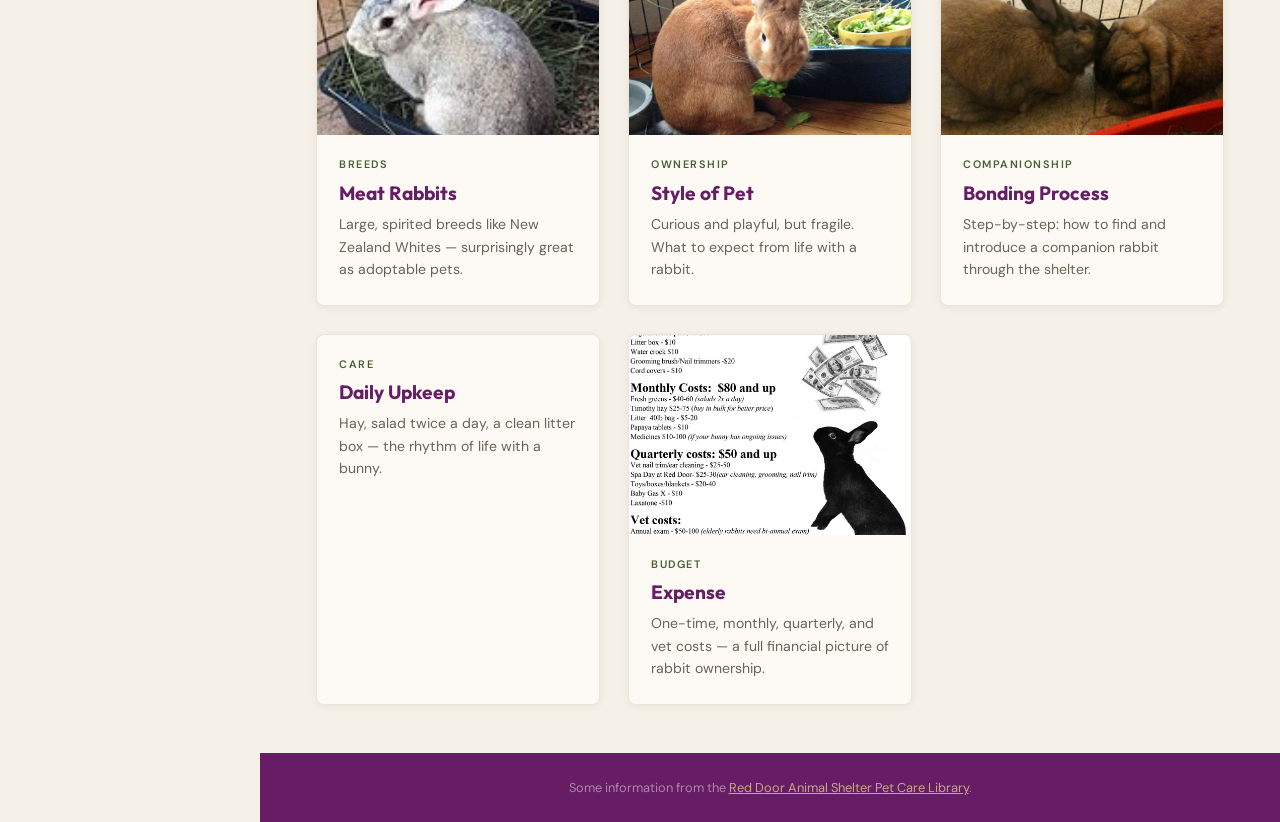
==== commit 12cad48b: "more css experiments" ====
--- a/index.html
+++ b/index.html
@@ -57,7 +57,7 @@
 
     <section class="intro-section">
      <p class="intro-text">
-        Rabbits inspire mixed reactions in people--protectiveness from their guardians, frustration from gardeners, adoration from 5th-graders.<br/><br/>
+        Rabbits inspire mixed reactions in people--protectiveness from their guardians, frustration from gardeners, predatory impulses in hunters, adoration from 5th-graders.<br/>
 
         If you are thinking of taking home a rabbit as a starter pet, consider a few facts: 
         <ul>
--- a/style.css
+++ b/style.css
@@ -312,13 +312,36 @@
 }
 
 .intro-text {
-  font-size: 1.0rem;
+  font-size: 1.05 rem;
   color: var(--bark-dark);
   max-width: 780px;
   font-style: normal;           /* no italics on screen */
-  line-height: 2.0;
-}
-
+  line-height: 1.2;
+  margin-bottom: 10px;
+}
+
+.intro-text ul
+{
+  font-size: 1.05 rem;
+  color: var(--bark-dark);
+  max-width: 780px;
+  padding-left: 24px;
+  margin-bottom: 10px;
+  font-style: normal;           /* no italics on screen */
+  list-style-type: disc;
+  line-height: 1.2;
+  
+}
+
+.intro-text li_1
+{
+  font-size: 1.05 rem;
+  color: var(--bark-dark);
+  padding-left: 24px;
+  text-indent: -24px;
+  /* max-width: 780px; */
+  list-style-type: disc;
+}
 /* =====================
    CARD GRID
    ===================== */
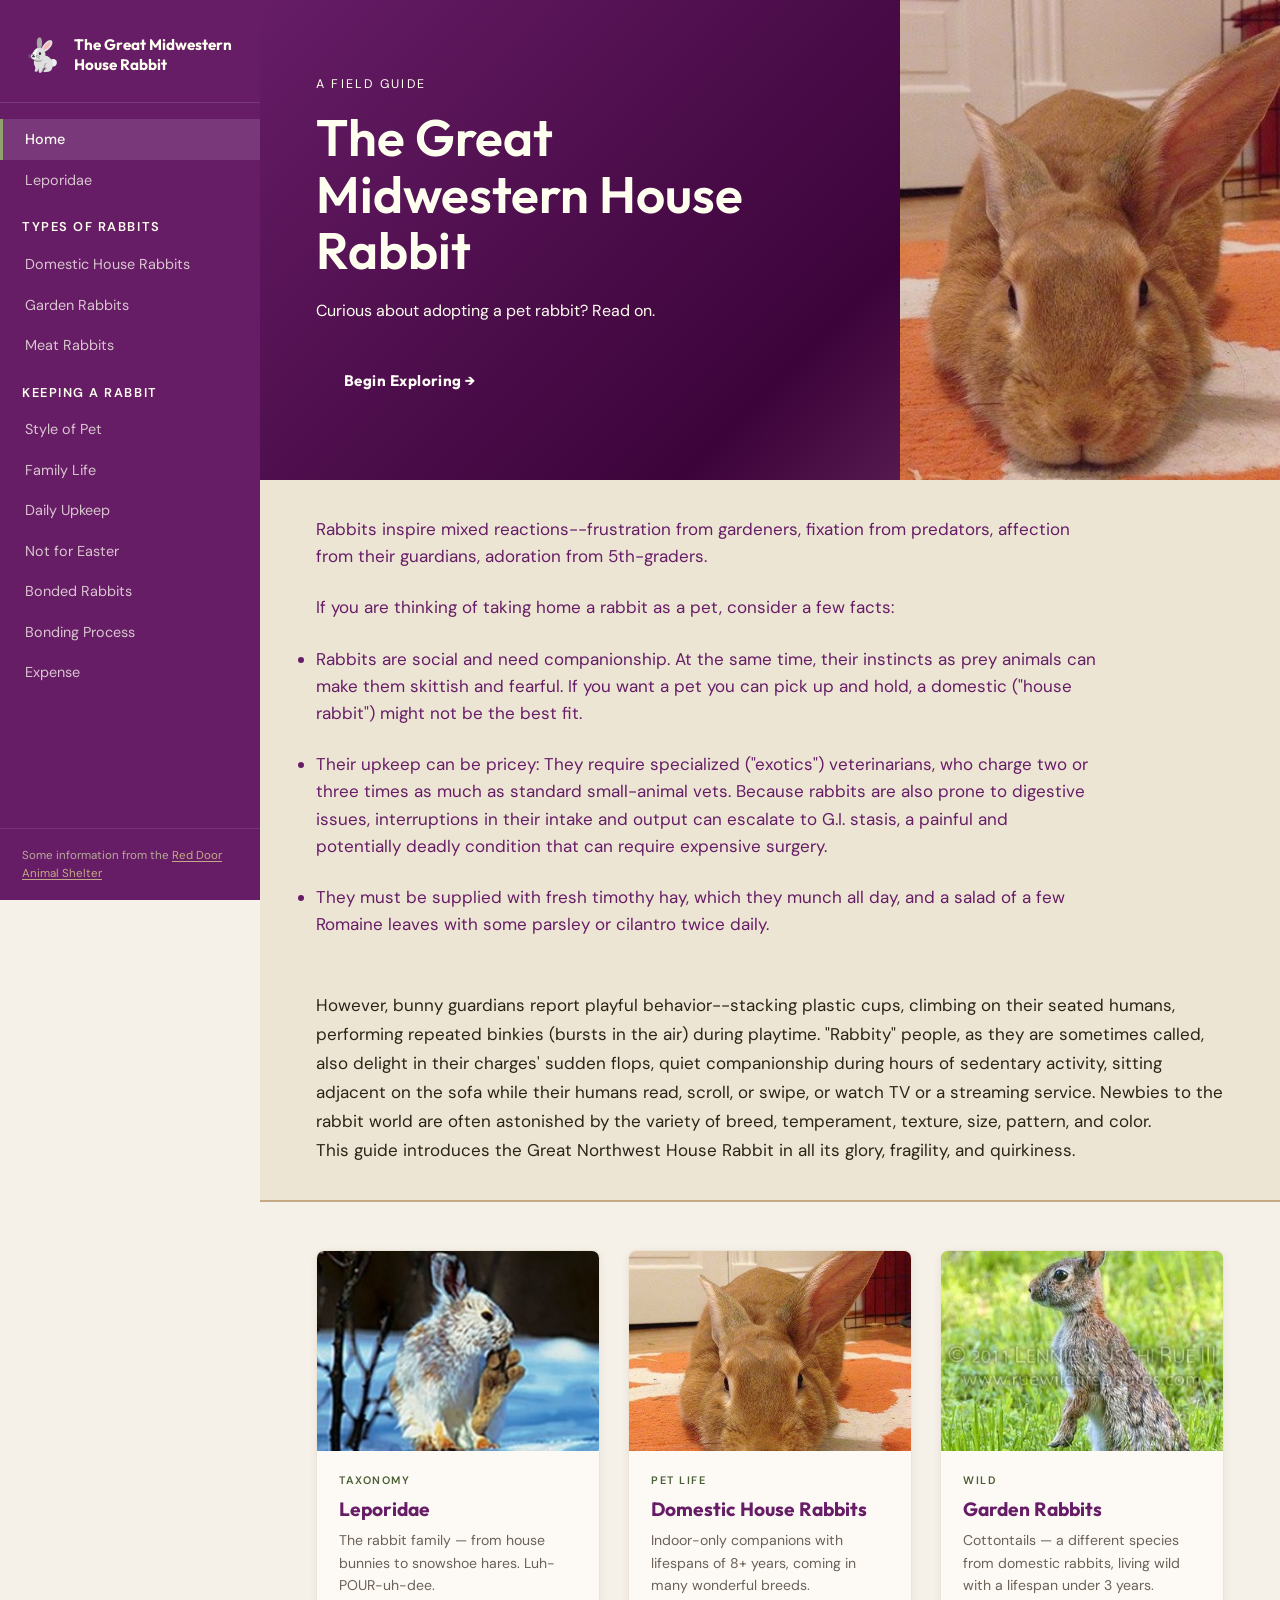
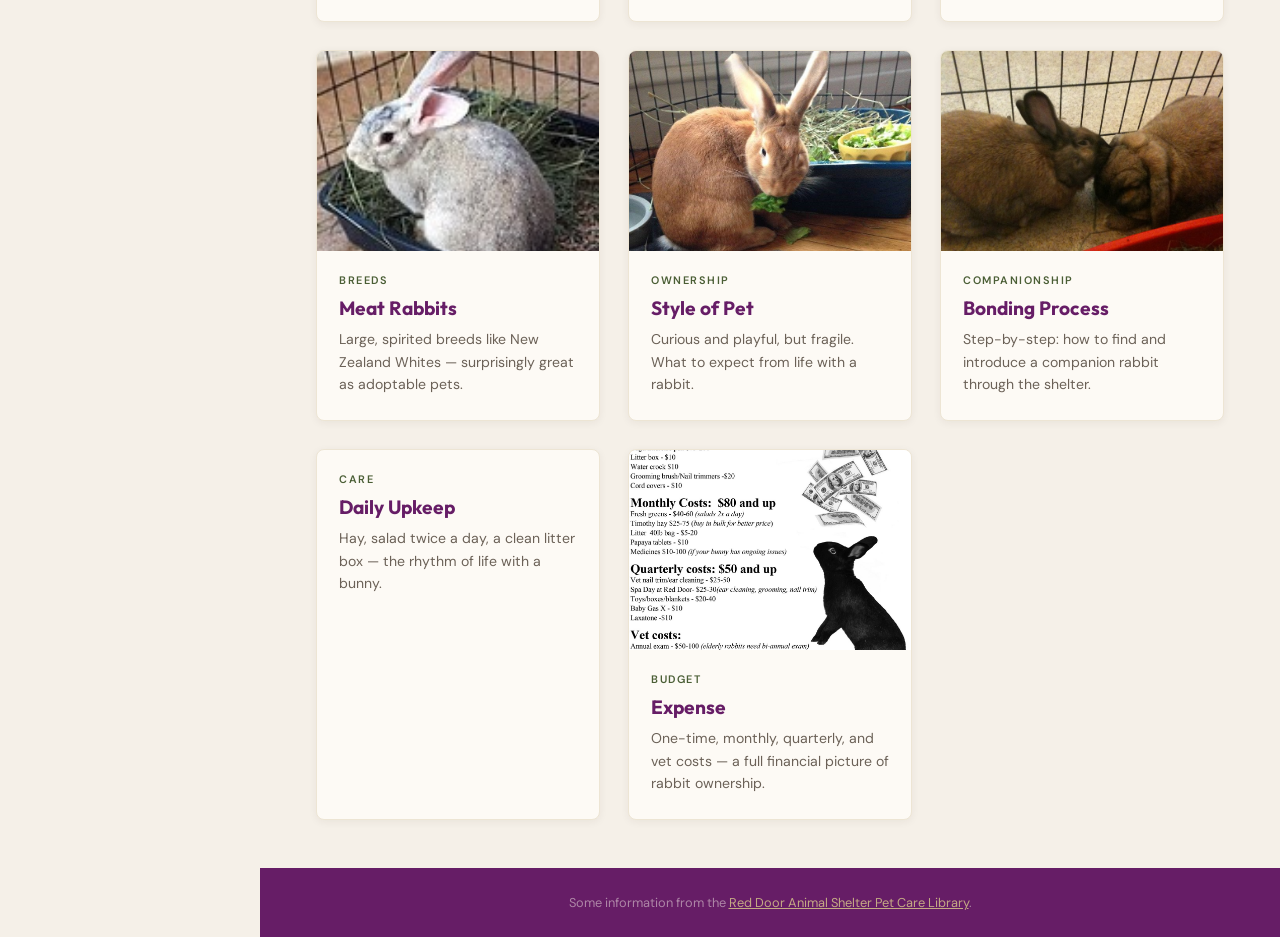
==== commit ec0a59f4: "putting the 'class' in the html :)" ====
--- a/index.html
+++ b/index.html
@@ -57,12 +57,13 @@
 
     <section class="intro-section">
      <p class="intro-text">
-        Rabbits inspire mixed reactions in people--protectiveness from their guardians, frustration from gardeners, predatory impulses in hunters, adoration from 5th-graders.<br/>
-
-        If you are thinking of taking home a rabbit as a starter pet, consider a few facts: 
-        <ul>
-          <li>Rabbits are social and need companionship. At the same time, their instincts as prey animals can make them skittish and fearful. If you want a pet you can pick up and hold, a domestic ("house rabbit") might not be the best fit.</li>
-       <li>Their upkeep can be pricey: They require specialized ("exotics") veterinarians, who charge two or three times as much as standard small-animal vets. Because rabbits are also prone to digestive issues, interruptions in their intake and output can escalate to G.I. stasis, a painful and potentially deadly condition that can require expensive surgery.</li> <li>They must be supplied with fresh timothy hay, which they munch all day, and a salad of a few Romaine leaves with some parsley or cilantro twice daily.</li></ul>
+        Rabbits inspire mixed reactions--frustration from gardeners, fixation from predators, affection from their guardians, adoration from 5th-graders.<p/>
+     <p class="intro-text"> If you are thinking of taking home a rabbit as a pet, consider a few facts: </p>
+        <ul class="intro-text">
+          <li class="intro-text li_1">Rabbits are social and need companionship. At the same time, their instincts as prey animals can make them skittish and fearful. If you want a pet you can pick up and hold, a domestic ("house rabbit") might not be the best fit.</li>
+       <li class="intro-text li_1">Their upkeep can be pricey: They require specialized ("exotics") veterinarians, who charge two or three times as much as standard small-animal vets. Because rabbits are also prone to digestive issues, interruptions in their intake and output can escalate to G.I. stasis, a painful and potentially deadly condition that can require expensive surgery.</li> 
+       <li class="intro-text li_1">They must be supplied with fresh timothy hay, which they munch all day, and a salad of a few Romaine leaves with some parsley or cilantro twice daily.</li>
+      </ul>
        <br/>
        However, bunny guardians report playful behavior--stacking plastic cups, climbing on their seated humans, performing repeated binkies (bursts in the air) during playtime. "Rabbity" people, as they are sometimes called, also delight in their charges' sudden flops, quiet companionship during hours of sedentary activity, sitting adjacent on the sofa while their humans read, scroll, or swipe, or watch TV or a streaming service. Newbies to the rabbit world are often astonished by the variety of breed, temperament, texture, size, pattern, and color. </p>
         <p>
--- a/style.css
+++ b/style.css
@@ -312,12 +312,12 @@
 }
 
 .intro-text {
-  font-size: 1.05 rem;
+  font-size: 1.00 rem;
   color: var(--bark-dark);
   max-width: 780px;
   font-style: normal;           /* no italics on screen */
-  line-height: 1.2;
-  margin-bottom: 10px;
+  line-height: 1.6;
+  margin-bottom: 24px;
 }
 
 .intro-text ul
@@ -326,11 +326,10 @@
   color: var(--bark-dark);
   max-width: 780px;
   padding-left: 24px;
-  margin-bottom: 10px;
-  font-style: normal;           /* no italics on screen */
+  margin-bottom: 24px;
   list-style-type: disc;
-  line-height: 1.2;
-  
+  line-height: 1.6;
+
 }
 
 .intro-text li_1
@@ -339,6 +338,9 @@
   color: var(--bark-dark);
   padding-left: 24px;
   text-indent: -24px;
+  margin-bottom: 24px;
+  list-style-type: disc;
+  line-height: 1.6;
   /* max-width: 780px; */
   list-style-type: disc;
 }
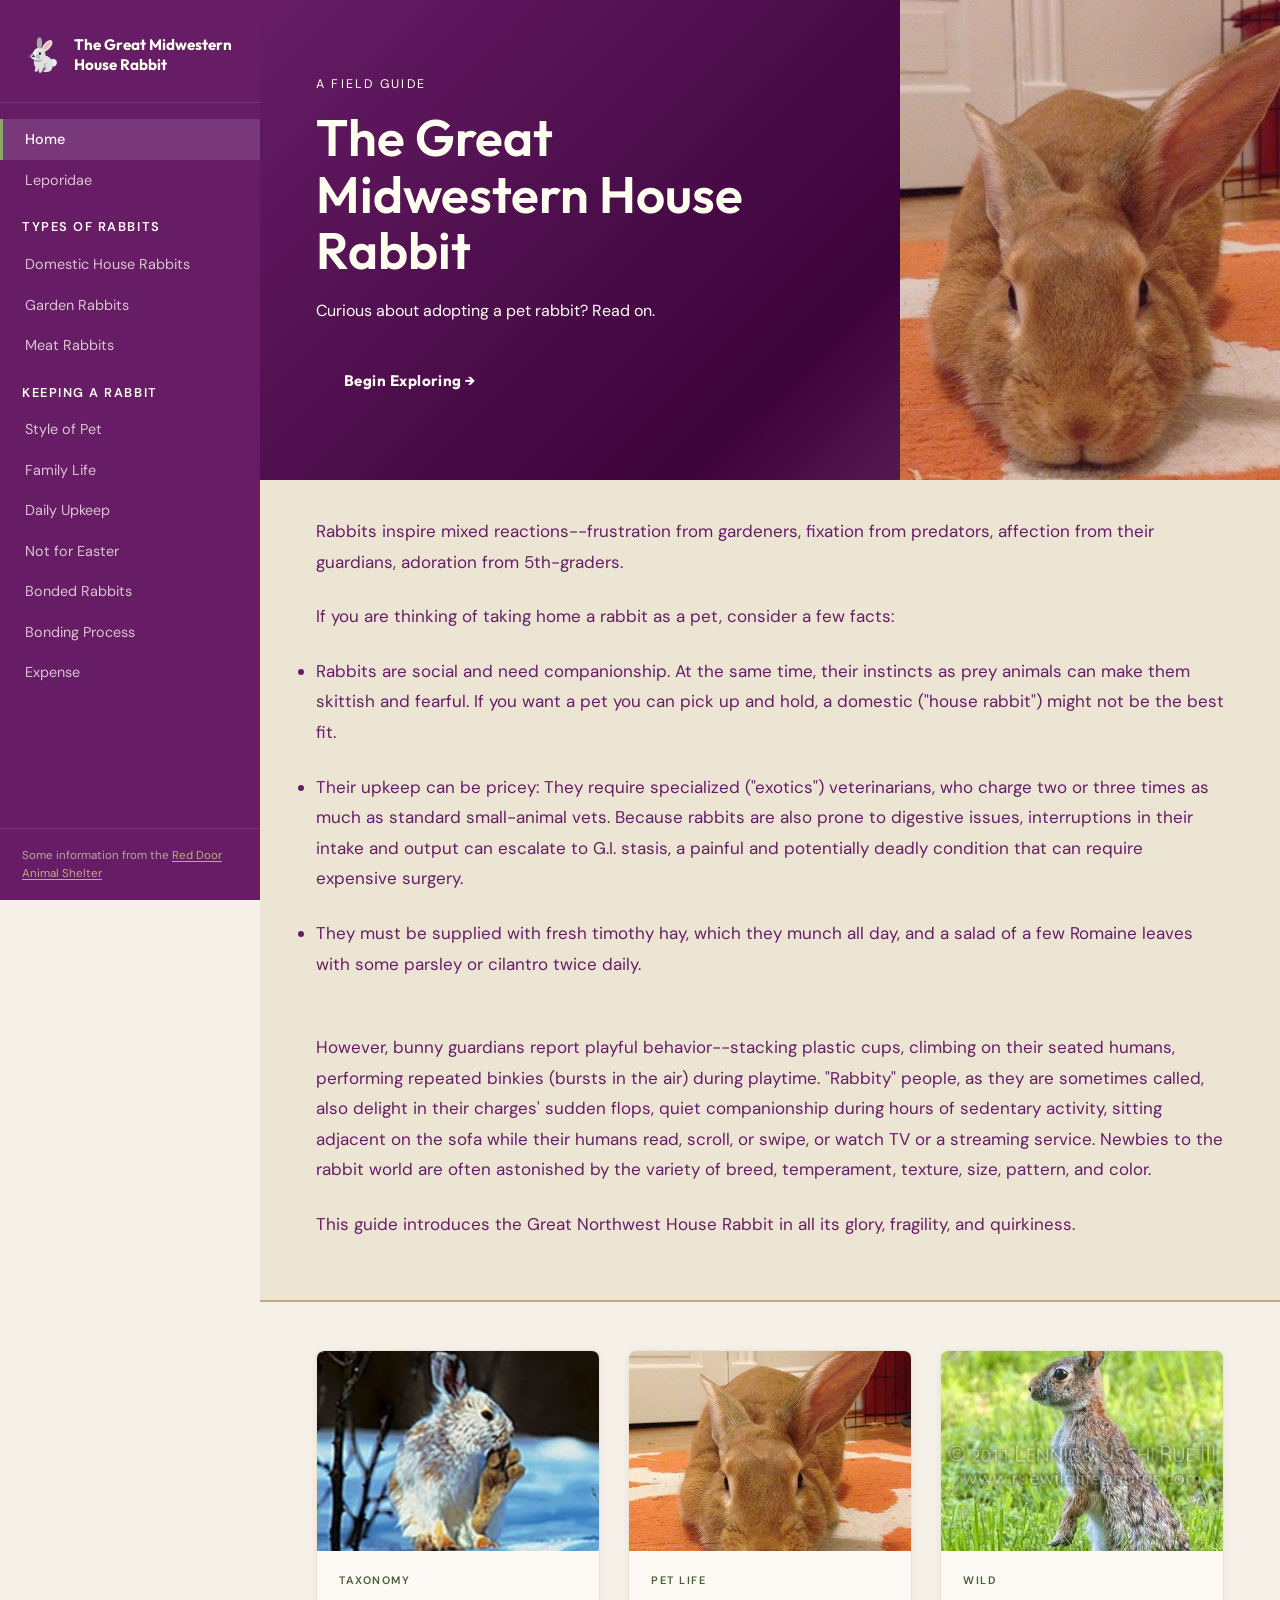
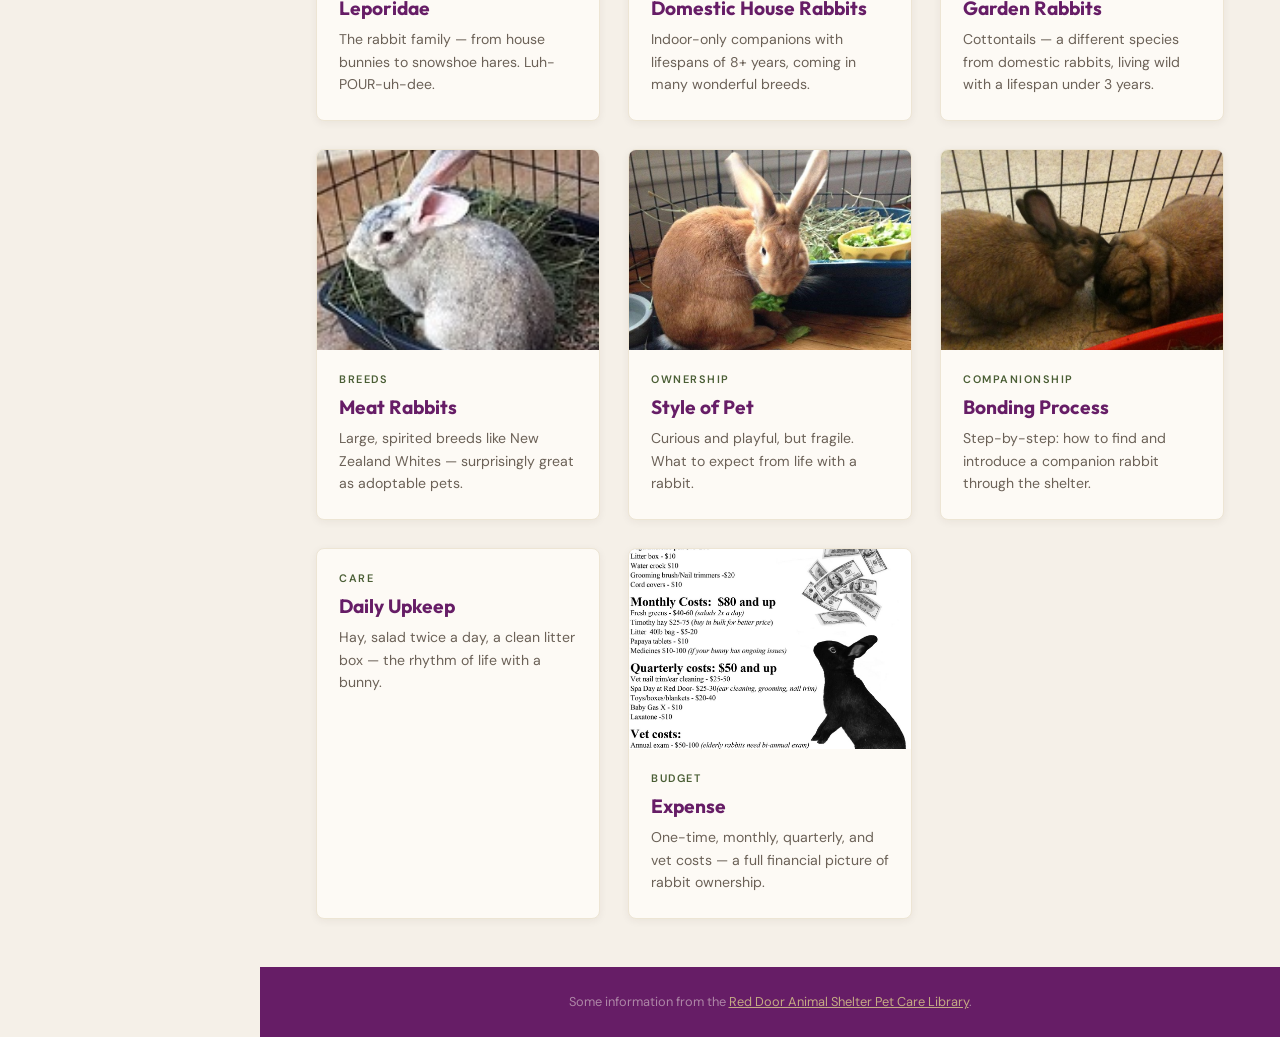
==== commit 93b92b4f: "with indents adjusted" ====
--- a/index.html
+++ b/index.html
@@ -65,8 +65,8 @@
        <li class="intro-text li_1">They must be supplied with fresh timothy hay, which they munch all day, and a salad of a few Romaine leaves with some parsley or cilantro twice daily.</li>
       </ul>
        <br/>
-       However, bunny guardians report playful behavior--stacking plastic cups, climbing on their seated humans, performing repeated binkies (bursts in the air) during playtime. "Rabbity" people, as they are sometimes called, also delight in their charges' sudden flops, quiet companionship during hours of sedentary activity, sitting adjacent on the sofa while their humans read, scroll, or swipe, or watch TV or a streaming service. Newbies to the rabbit world are often astonished by the variety of breed, temperament, texture, size, pattern, and color. </p>
-        <p>
+      <p class="intro-text"> However, bunny guardians report playful behavior--stacking plastic cups, climbing on their seated humans, performing repeated binkies (bursts in the air) during playtime. "Rabbity" people, as they are sometimes called, also delight in their charges' sudden flops, quiet companionship during hours of sedentary activity, sitting adjacent on the sofa while their humans read, scroll, or swipe, or watch TV or a streaming service. Newbies to the rabbit world are often astonished by the variety of breed, temperament, texture, size, pattern, and color. </p>
+     <p class="intro-text">
      This guide introduces the Great Northwest House Rabbit in all its glory, fragility, and quirkiness.</p>
     </section>
 
--- a/style.css
+++ b/style.css
@@ -312,11 +312,10 @@
 }
 
 .intro-text {
-  font-size: 1.00 rem;
+  font-size: 1.05 rem;
   color: var(--bark-dark);
-  max-width: 780px;
-  font-style: normal;           /* no italics on screen */
-  line-height: 1.6;
+ /* max-width: 780px; */
+  line-height: 1.8;
   margin-bottom: 24px;
 }
 
@@ -324,7 +323,7 @@
 {
   font-size: 1.05 rem;
   color: var(--bark-dark);
-  max-width: 780px;
+/*  max-width: 780px; */
   padding-left: 24px;
   margin-bottom: 24px;
   list-style-type: disc;
@@ -336,13 +335,11 @@
 {
   font-size: 1.05 rem;
   color: var(--bark-dark);
-  padding-left: 24px;
+  padding-left: 48px;
   text-indent: -24px;
   margin-bottom: 24px;
   list-style-type: disc;
   line-height: 1.6;
-  /* max-width: 780px; */
-  list-style-type: disc;
 }
 /* =====================
    CARD GRID
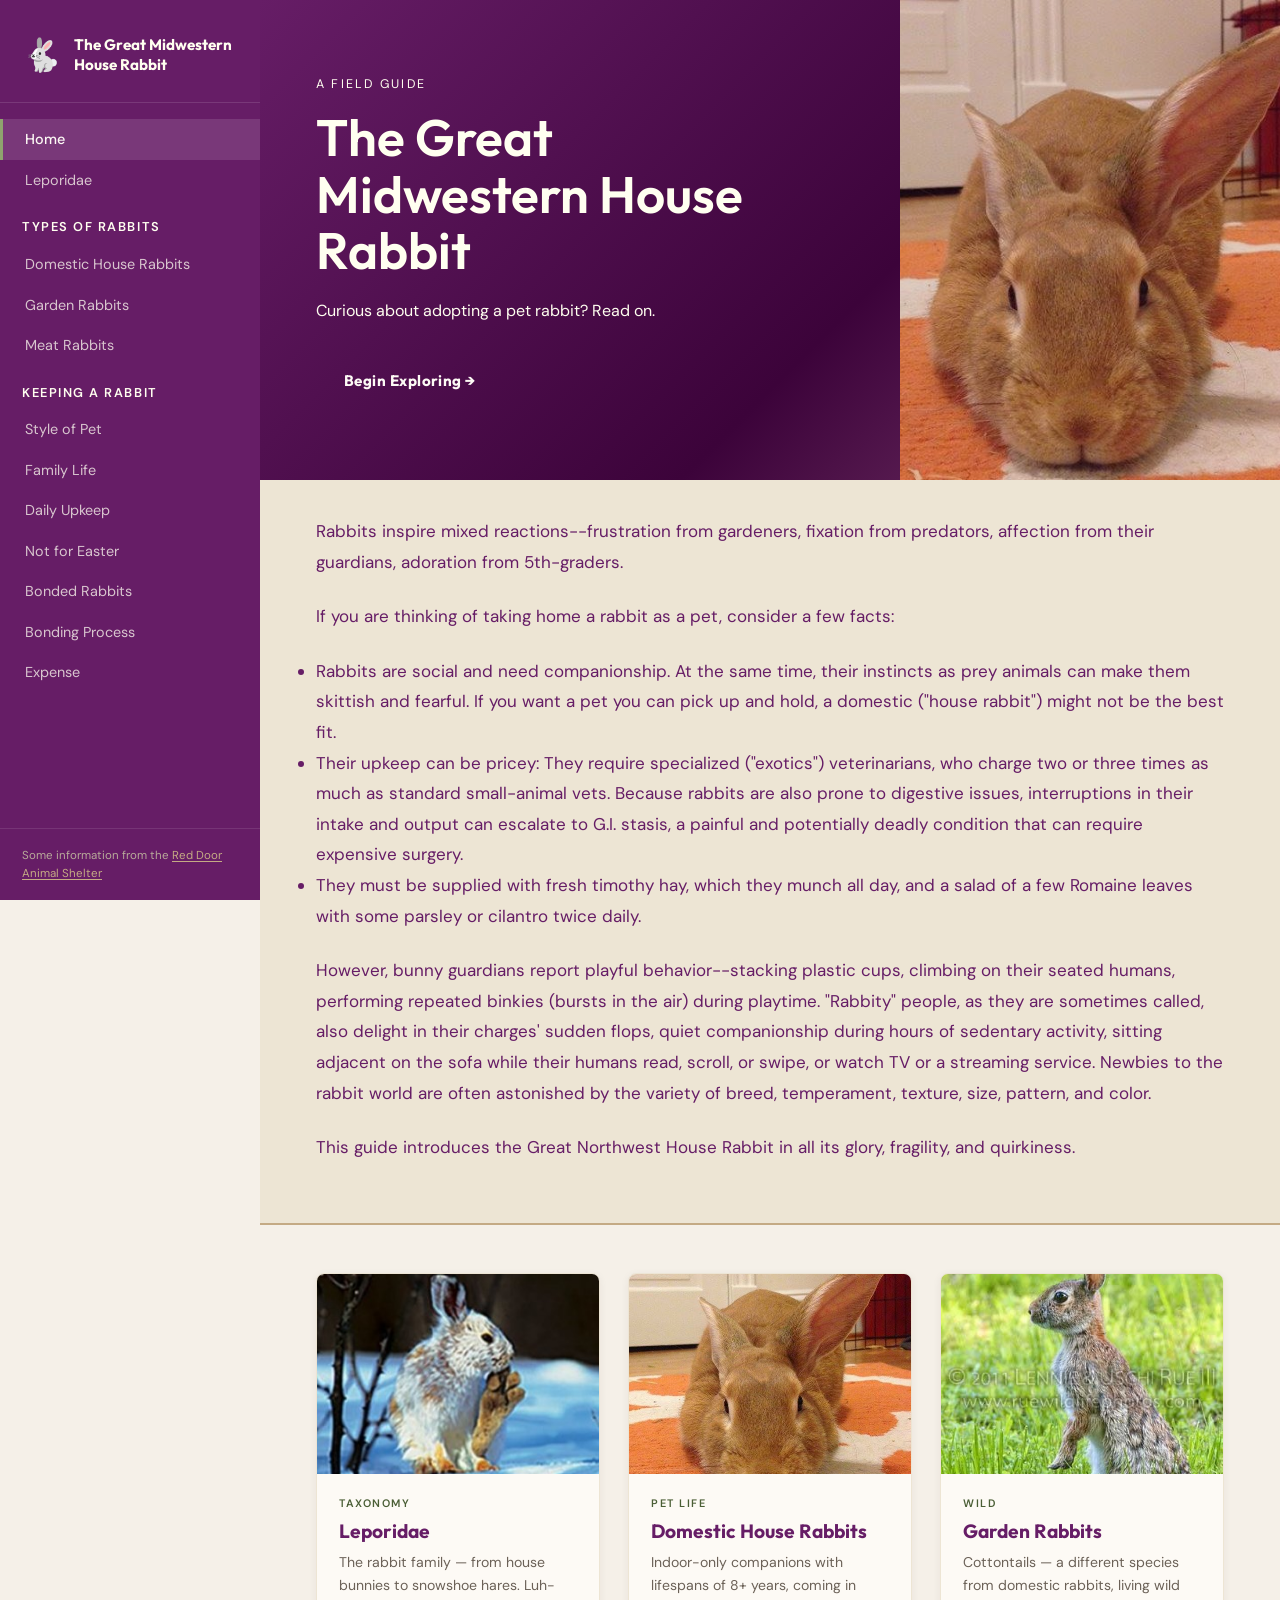
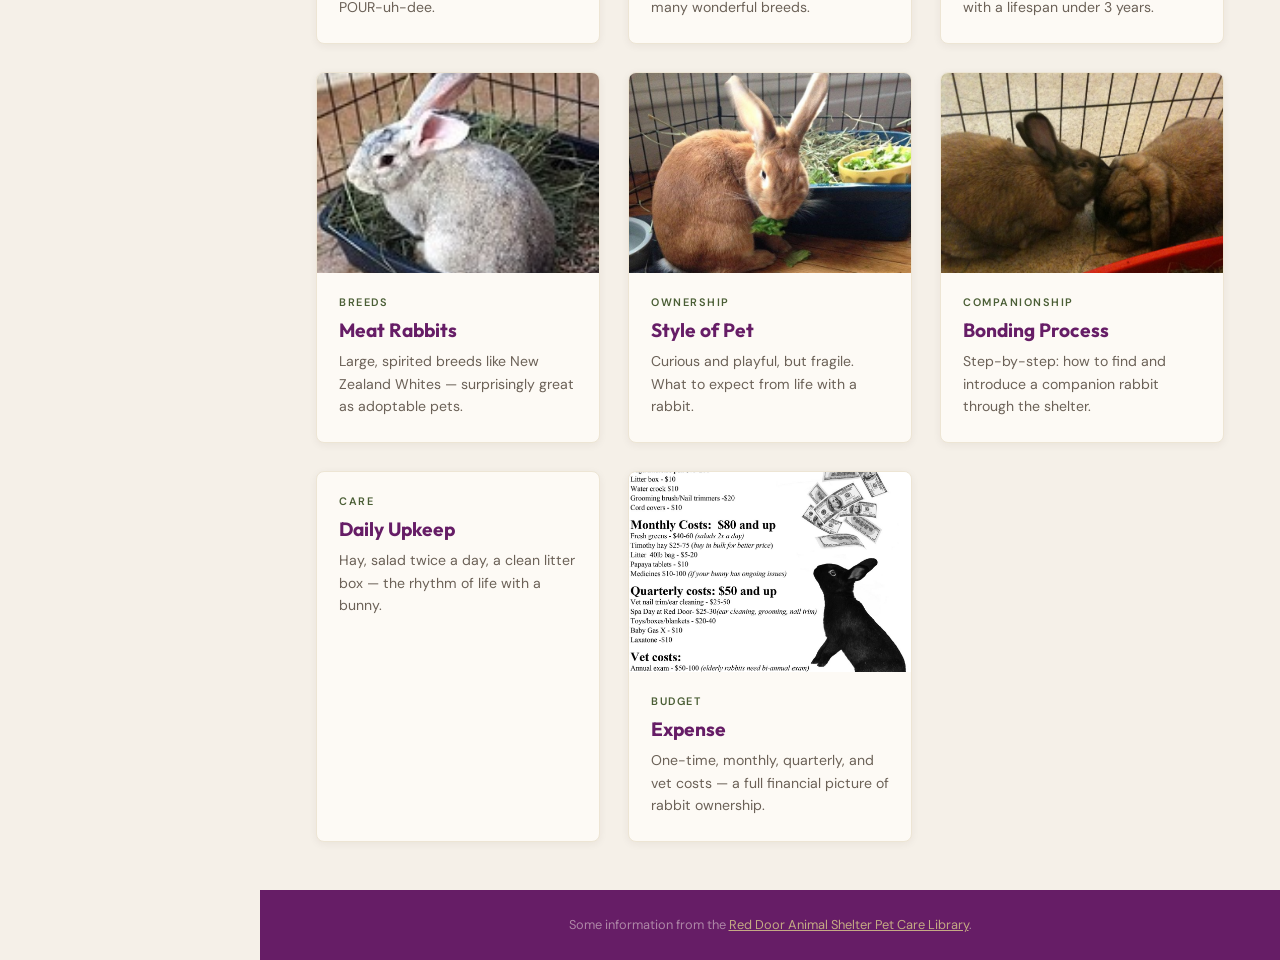
==== commit c66586ef: "more experiments with ul/li" ====
--- a/index.html
+++ b/index.html
@@ -60,11 +60,10 @@
         Rabbits inspire mixed reactions--frustration from gardeners, fixation from predators, affection from their guardians, adoration from 5th-graders.<p/>
      <p class="intro-text"> If you are thinking of taking home a rabbit as a pet, consider a few facts: </p>
         <ul class="intro-text">
-          <li class="intro-text li_1">Rabbits are social and need companionship. At the same time, their instincts as prey animals can make them skittish and fearful. If you want a pet you can pick up and hold, a domestic ("house rabbit") might not be the best fit.</li>
-       <li class="intro-text li_1">Their upkeep can be pricey: They require specialized ("exotics") veterinarians, who charge two or three times as much as standard small-animal vets. Because rabbits are also prone to digestive issues, interruptions in their intake and output can escalate to G.I. stasis, a painful and potentially deadly condition that can require expensive surgery.</li> 
-       <li class="intro-text li_1">They must be supplied with fresh timothy hay, which they munch all day, and a salad of a few Romaine leaves with some parsley or cilantro twice daily.</li>
+          <li>Rabbits are social and need companionship. At the same time, their instincts as prey animals can make them skittish and fearful. If you want a pet you can pick up and hold, a domestic ("house rabbit") might not be the best fit.</li>
+       <li>Their upkeep can be pricey: They require specialized ("exotics") veterinarians, who charge two or three times as much as standard small-animal vets. Because rabbits are also prone to digestive issues, interruptions in their intake and output can escalate to G.I. stasis, a painful and potentially deadly condition that can require expensive surgery.</li> 
+       <li>They must be supplied with fresh timothy hay, which they munch all day, and a salad of a few Romaine leaves with some parsley or cilantro twice daily.</li>
       </ul>
-       <br/>
       <p class="intro-text"> However, bunny guardians report playful behavior--stacking plastic cups, climbing on their seated humans, performing repeated binkies (bursts in the air) during playtime. "Rabbity" people, as they are sometimes called, also delight in their charges' sudden flops, quiet companionship during hours of sedentary activity, sitting adjacent on the sofa while their humans read, scroll, or swipe, or watch TV or a streaming service. Newbies to the rabbit world are often astonished by the variety of breed, temperament, texture, size, pattern, and color. </p>
      <p class="intro-text">
      This guide introduces the Great Northwest House Rabbit in all its glory, fragility, and quirkiness.</p>
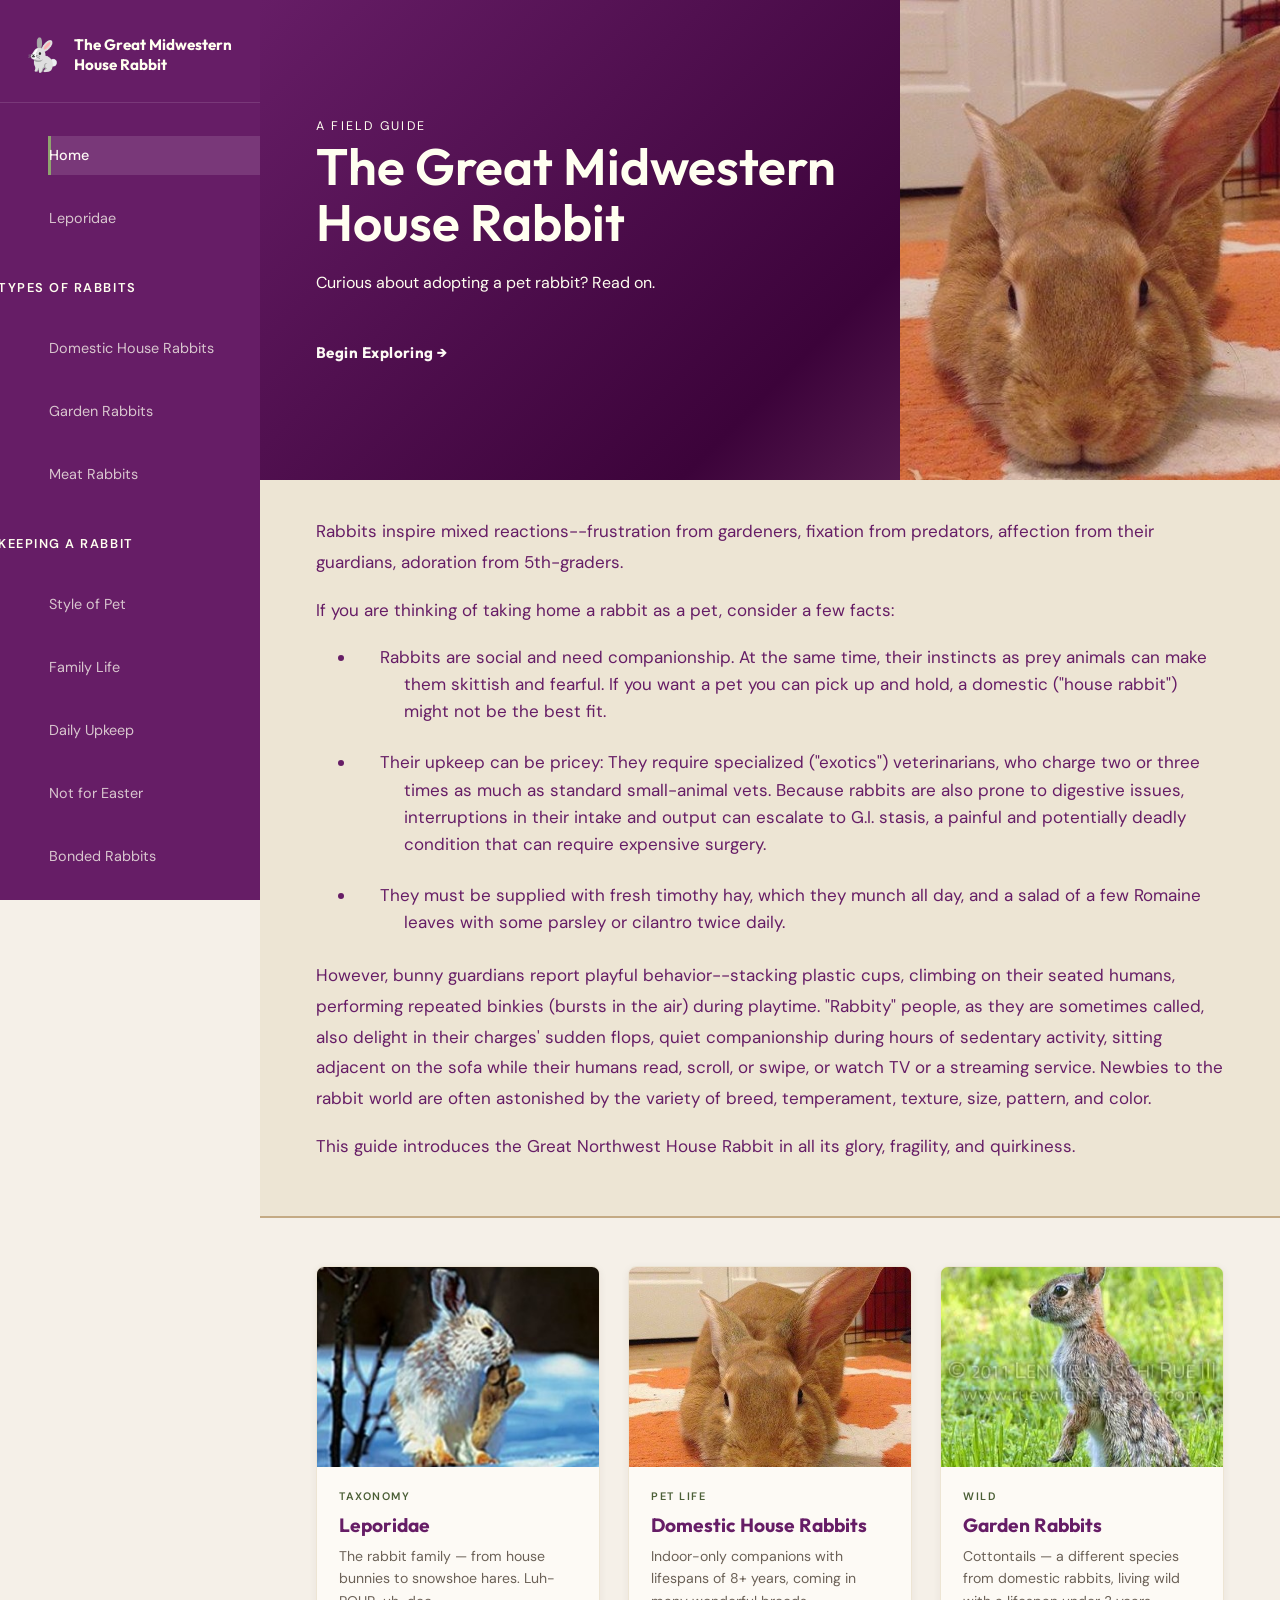
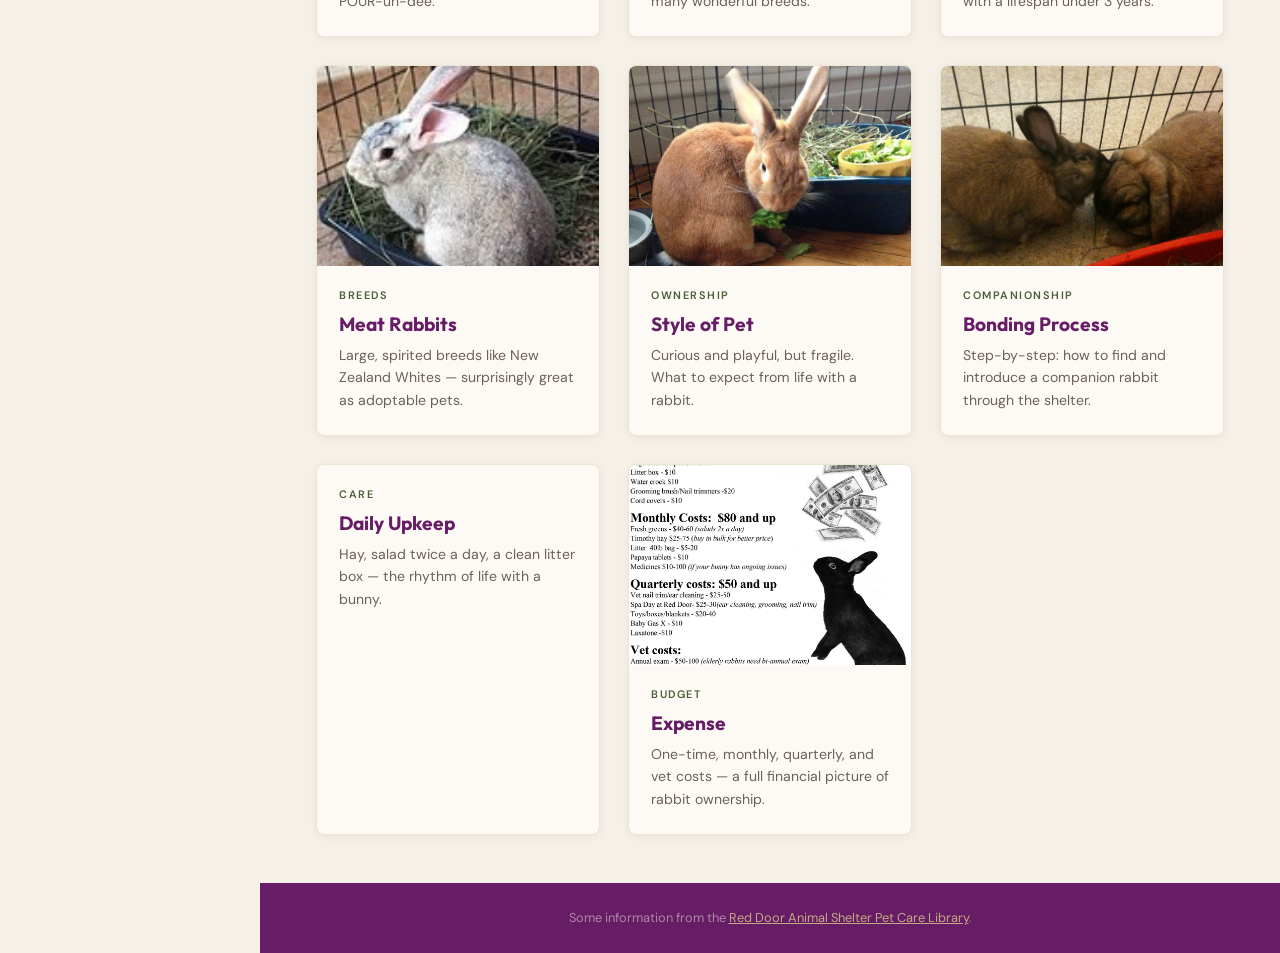
==== commit a3ad4714: "more adjustments" ====
--- a/index.html
+++ b/index.html
@@ -46,7 +46,7 @@
     <div class="hero">
       <div class="hero-text">
         <p class="hero-eyebrow">A Field Guide</p>
-        <h1 class="hero-title">The Great<br>Midwestern House <em>Rabbit</em></h1>
+        <h1 class="hero-title">The Great Midwestern House Rabbit</h1>
         <p class="hero-subtitle">Curious about adopting a pet rabbit? Read on.</p>
         <a href="leporidae.html" class="hero-cta">Begin Exploring →</a>
       </div>
--- a/style.css
+++ b/style.css
@@ -214,7 +214,10 @@
 */
 .hero-text {
   flex: 1;
-  padding: 64px 48px 64px 56px;
+  padding-top: 48px;
+  padding-right: 2px;
+  padding-bottom: 48px;
+  padding-left: 56px;
   display: flex;
   flex-direction: column;
   justify-content: center;
@@ -227,7 +230,7 @@
   letter-spacing: 0.18em;
   text-transform: uppercase;
   color: var(--ivory);          /* replaces moss-light which failed on dark bg */
-  margin-bottom: 14px;
+  margin-top: 14px;
 }
 
 .hero-title {
@@ -257,7 +260,8 @@
   background: var(--purple);
   color: var(--white);
   text-decoration: none;
-  padding: 12px 28px;
+  padding: 12px 12px;
+  margin-left: -12px;
   border-radius: 4px;
   font-family: var(--font-display);
   font-size: 0.95rem;
@@ -316,22 +320,30 @@
   color: var(--bark-dark);
  /* max-width: 780px; */
   line-height: 1.8;
-  margin-bottom: 24px;
-}
-
-.intro-text ul
-{
+  margin-bottom: 18px;
+}
+ 
+ ul 
+ {
+  /* user-agent styles */
+  display: block;
+  list-style-type: disc;
+  color: var(--bark-dark);
+  margin-block-start: 1em;
+  margin-block-end: 1em;
+  padding-inline-start: 40px;
+}
+ 
+/* {
   font-size: 1.05 rem;
   color: var(--bark-dark);
-/*  max-width: 780px; */
   padding-left: 24px;
-  margin-bottom: 24px;
-  list-style-type: disc;
   line-height: 1.6;
 
-}
-
-.intro-text li_1
+} */
+
+
+li
 {
   font-size: 1.05 rem;
   color: var(--bark-dark);
